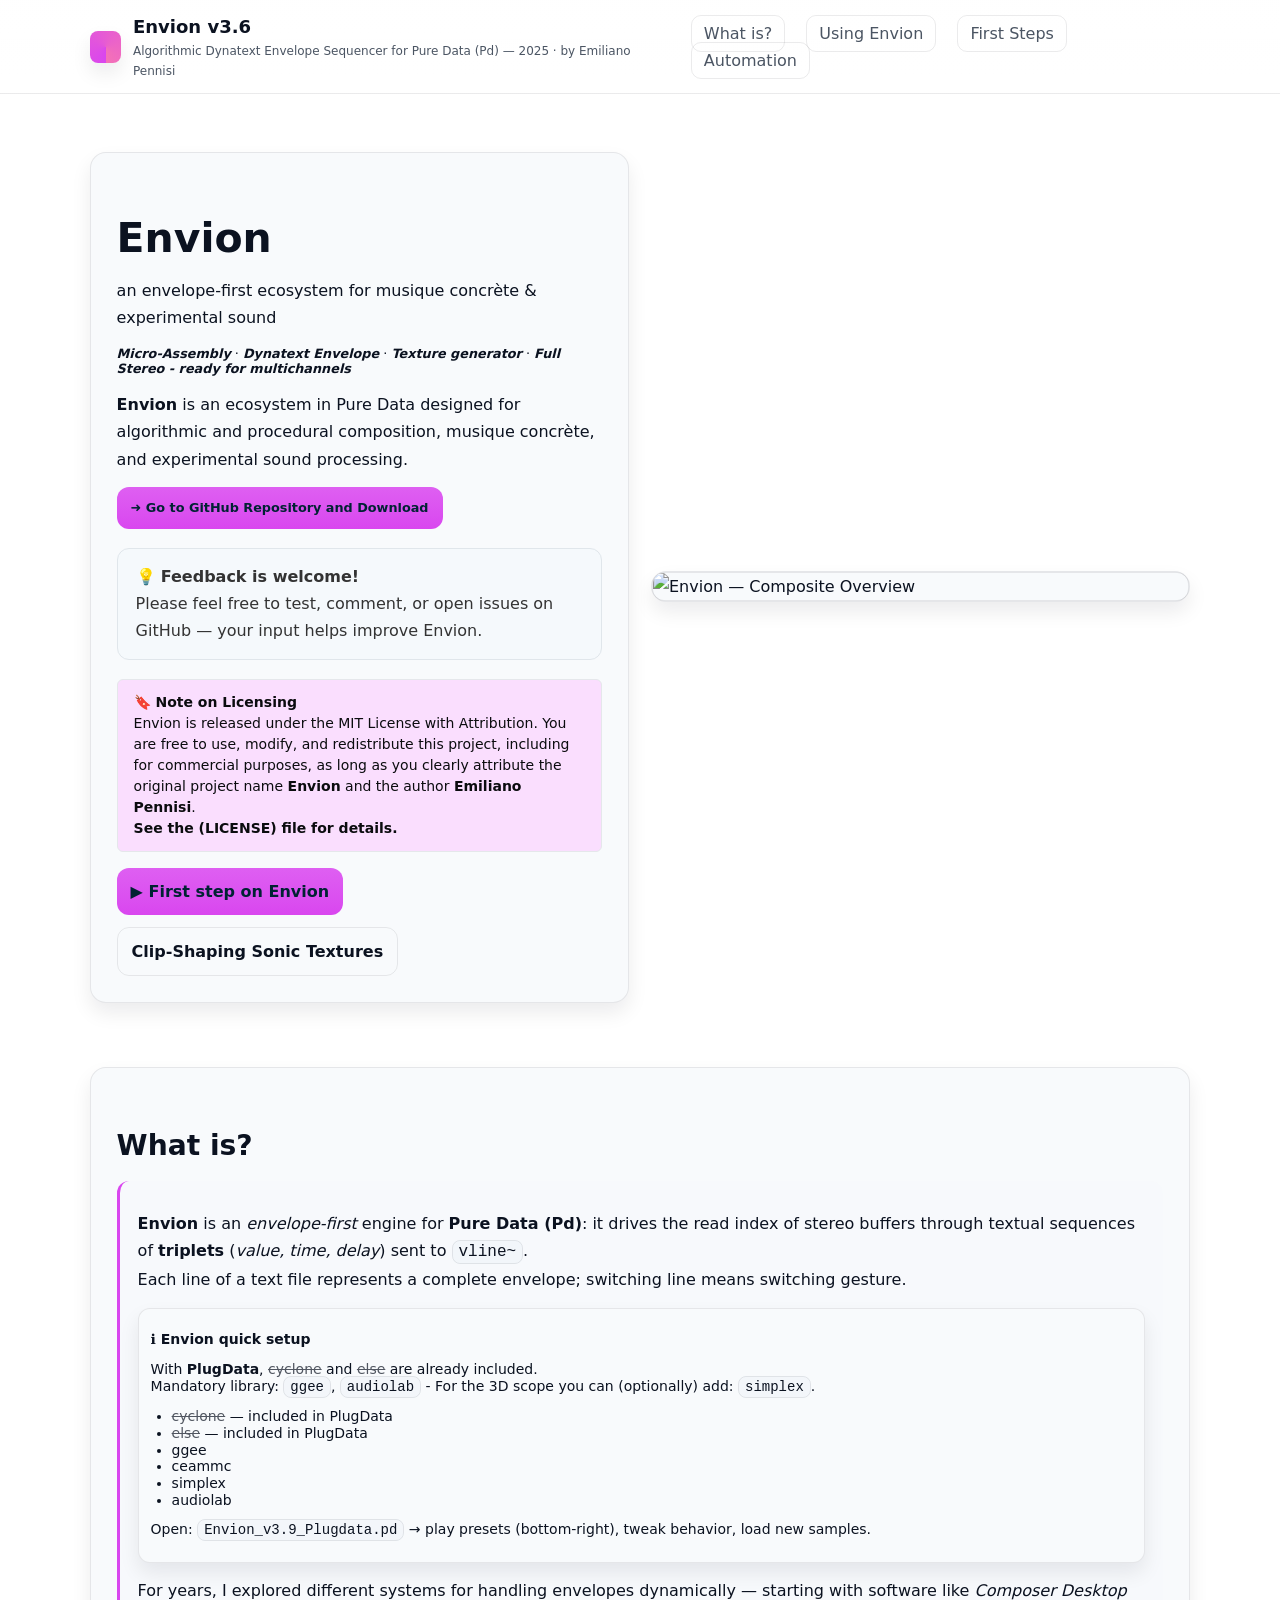
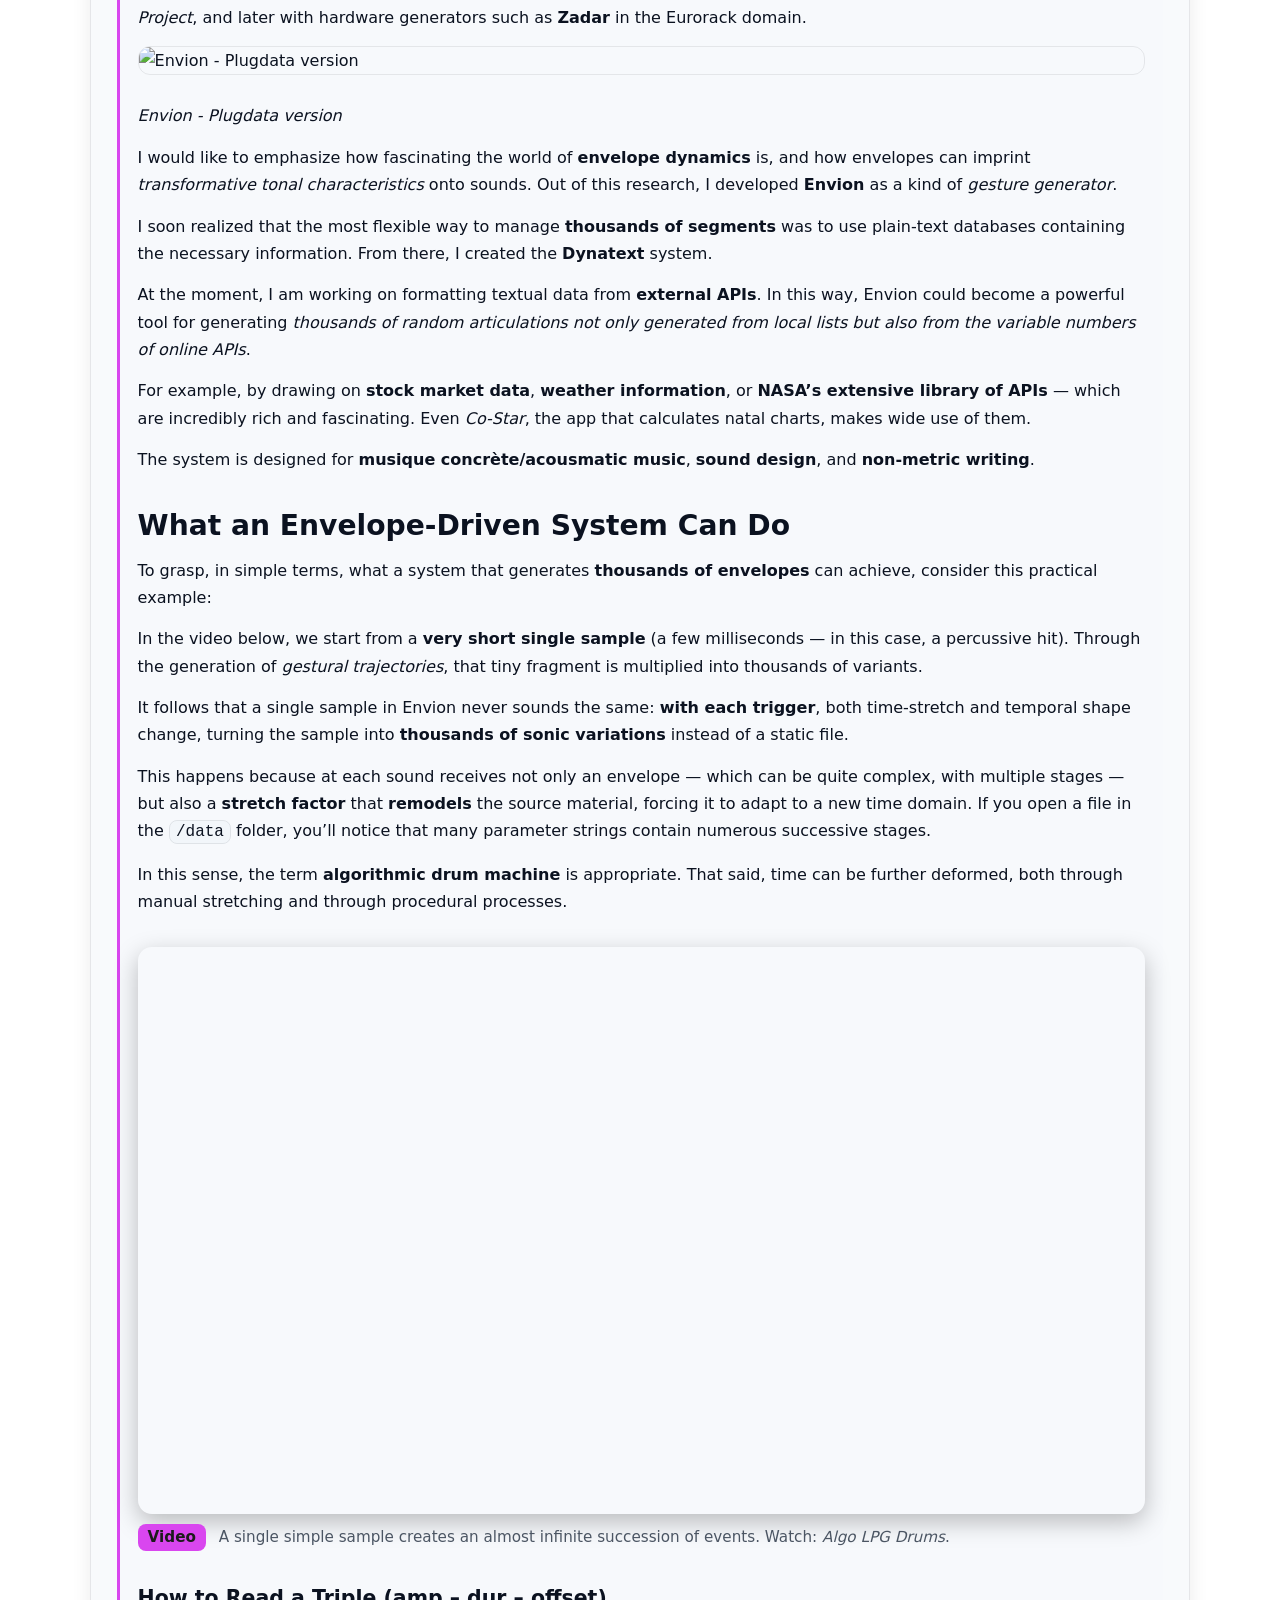
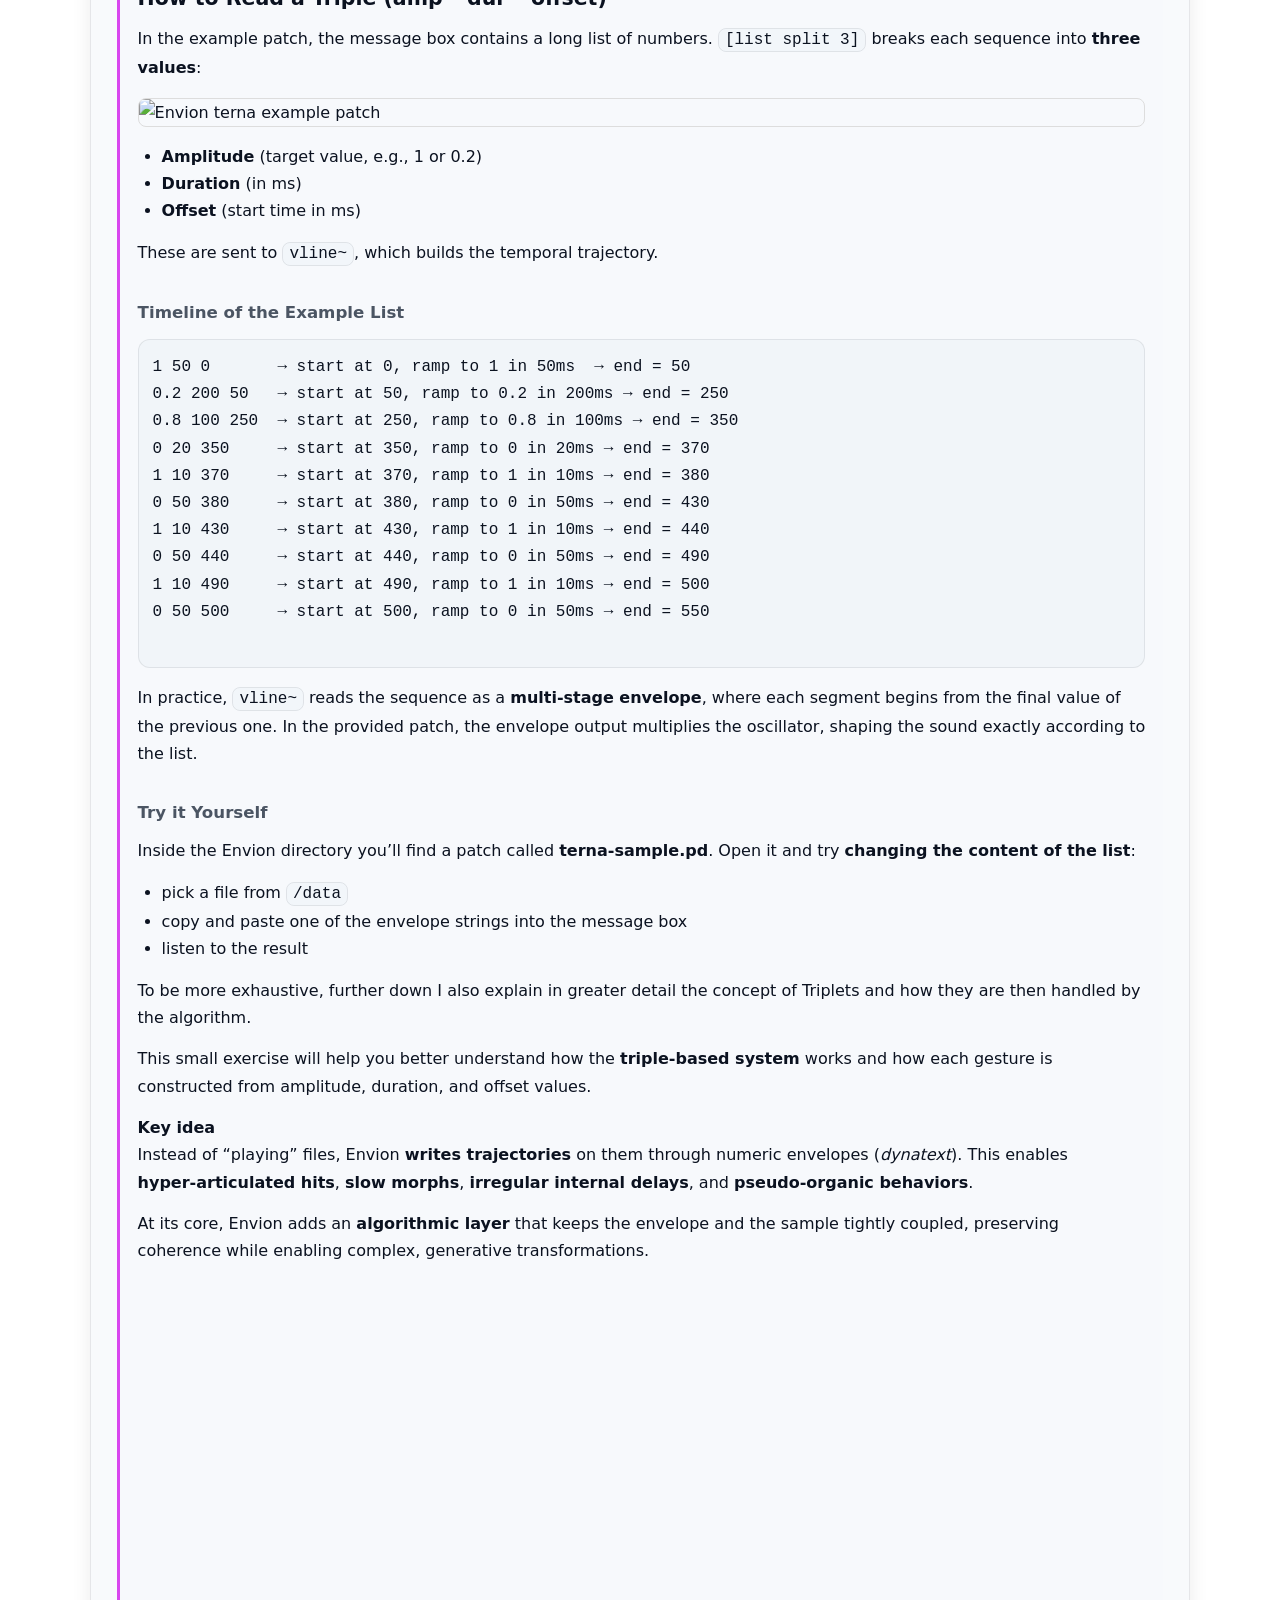
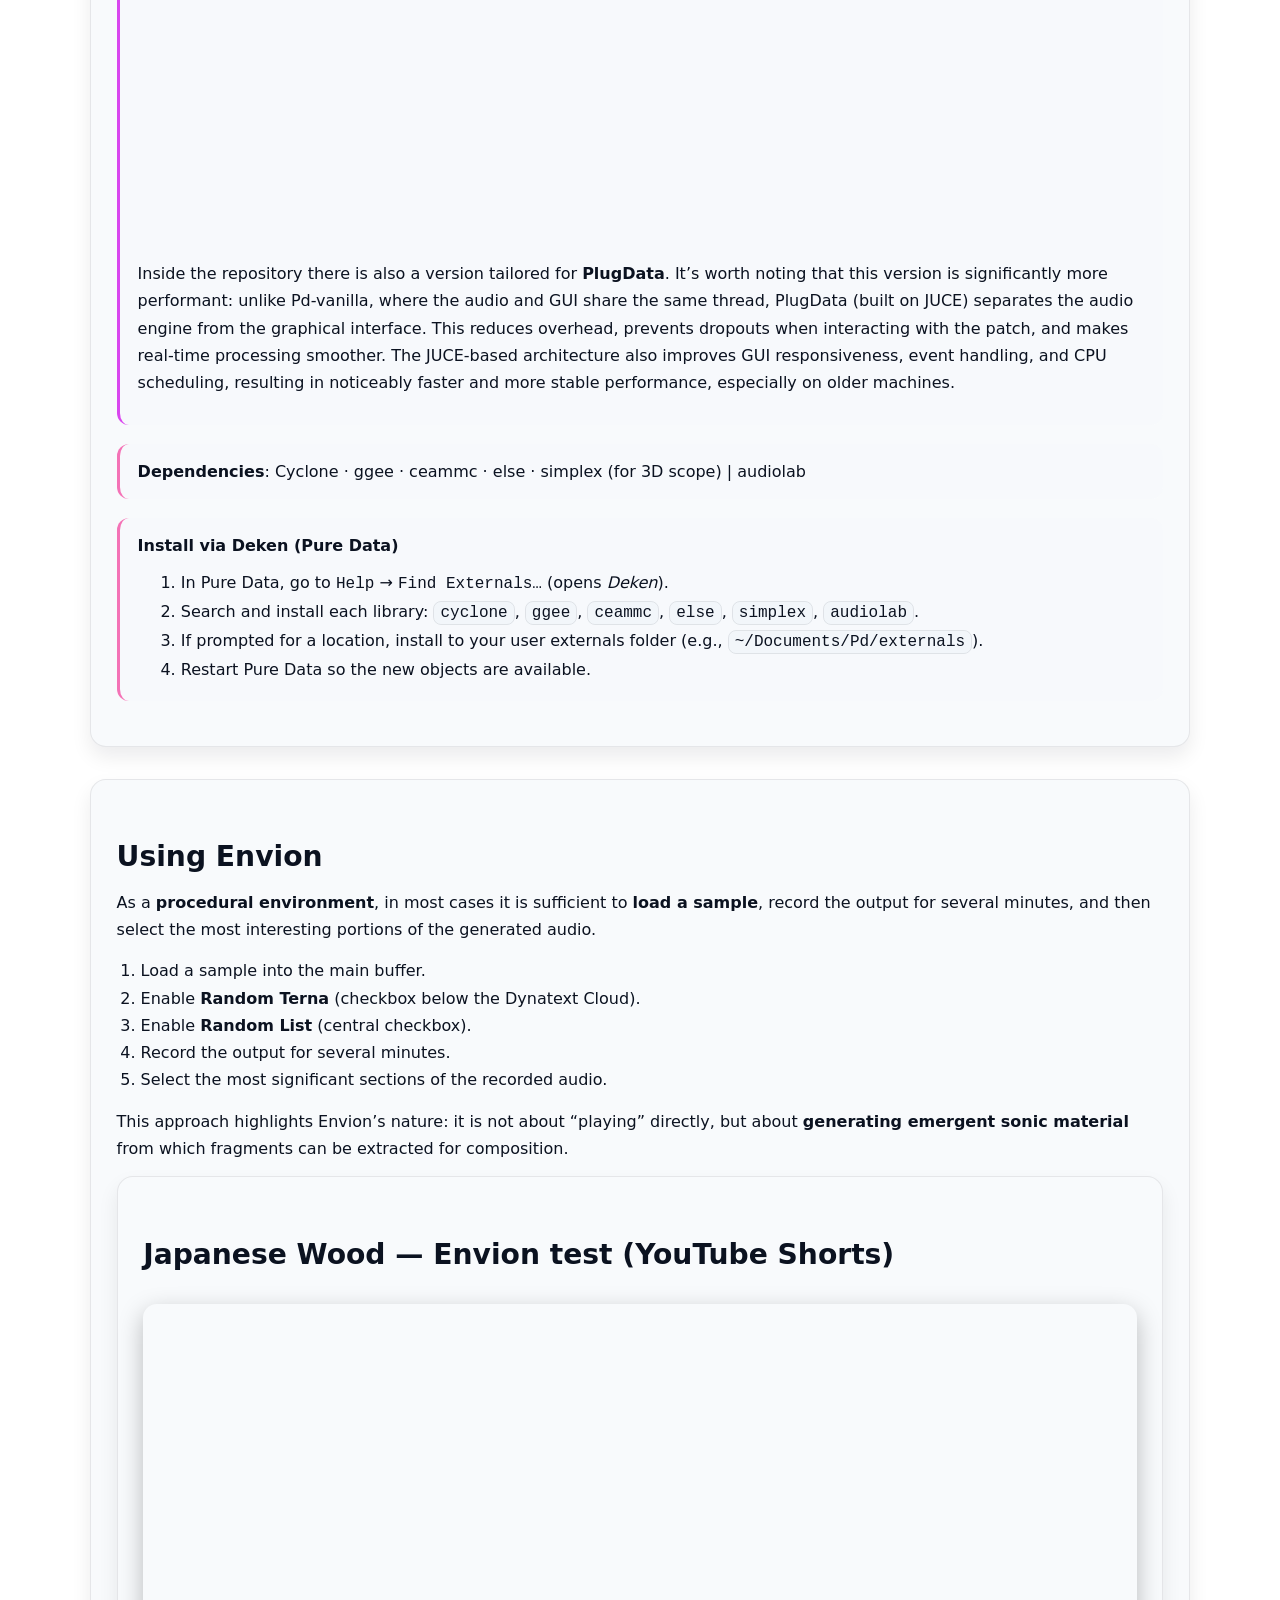
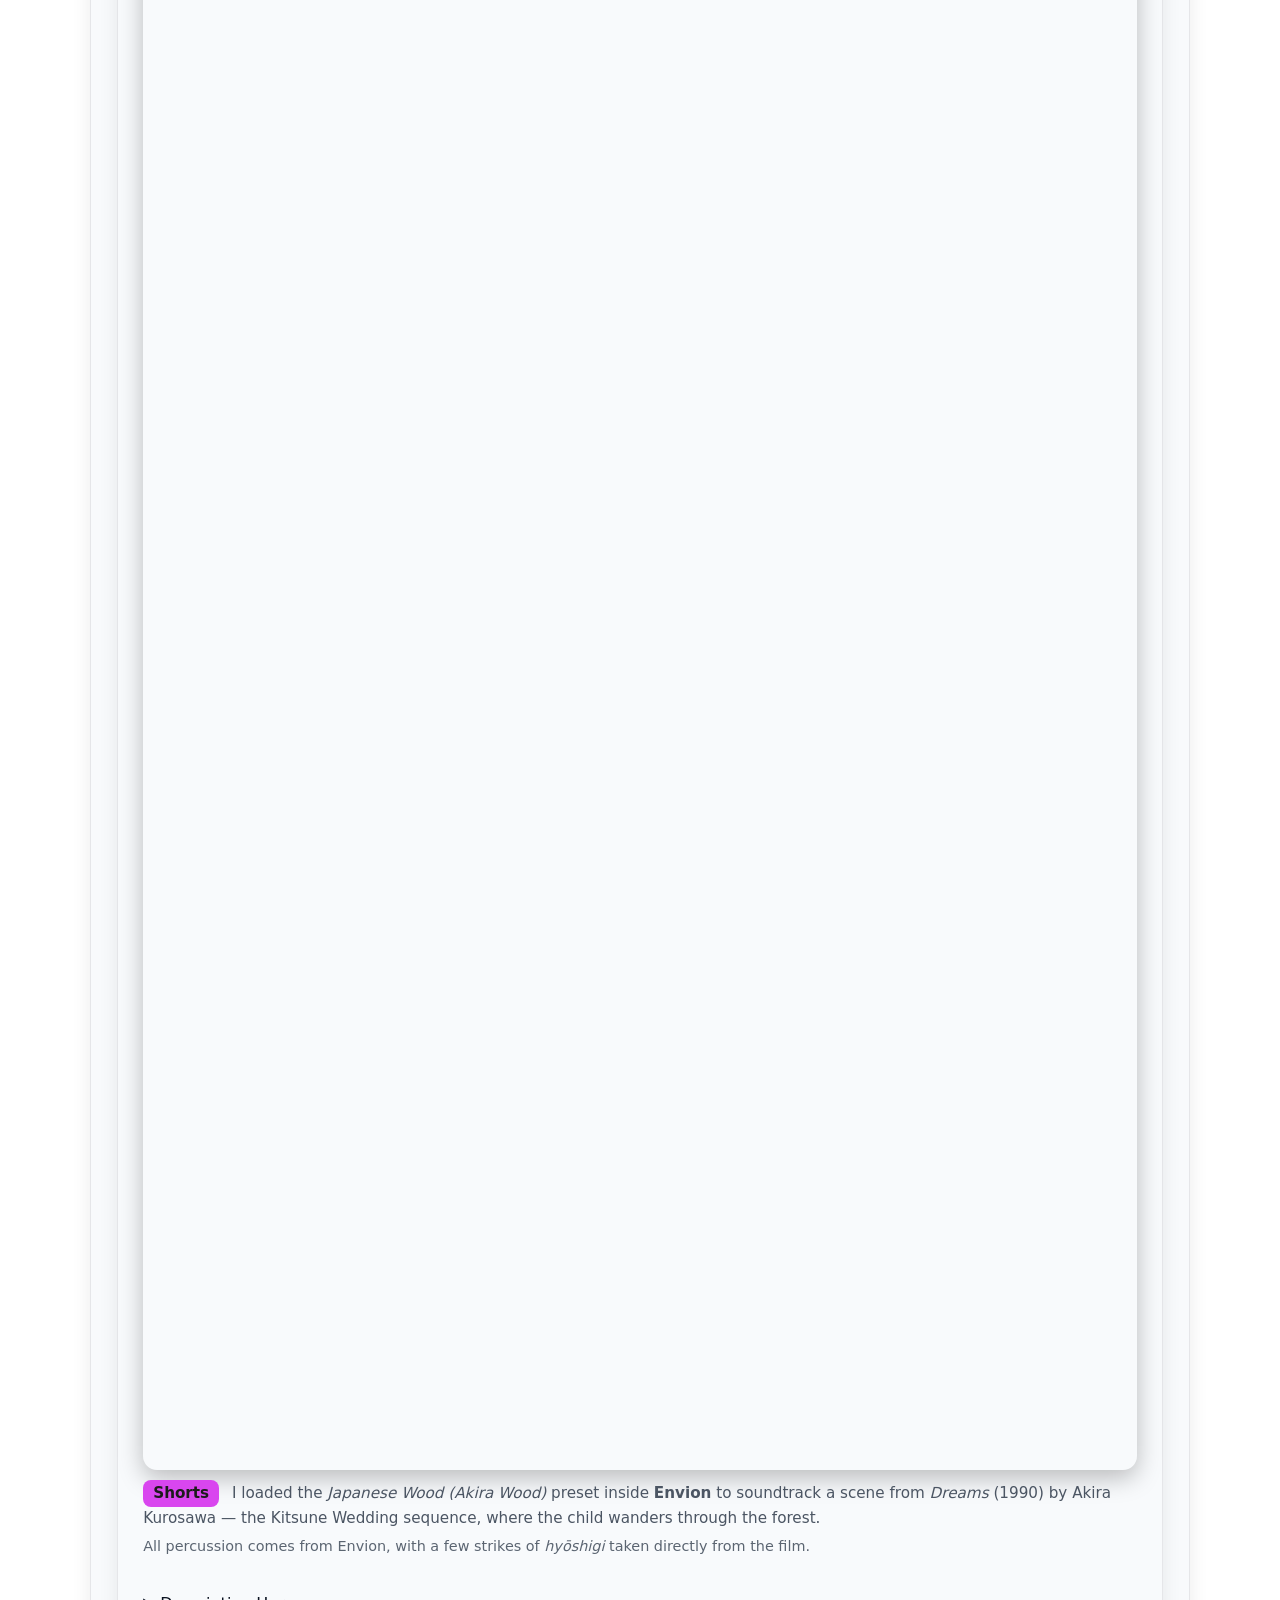
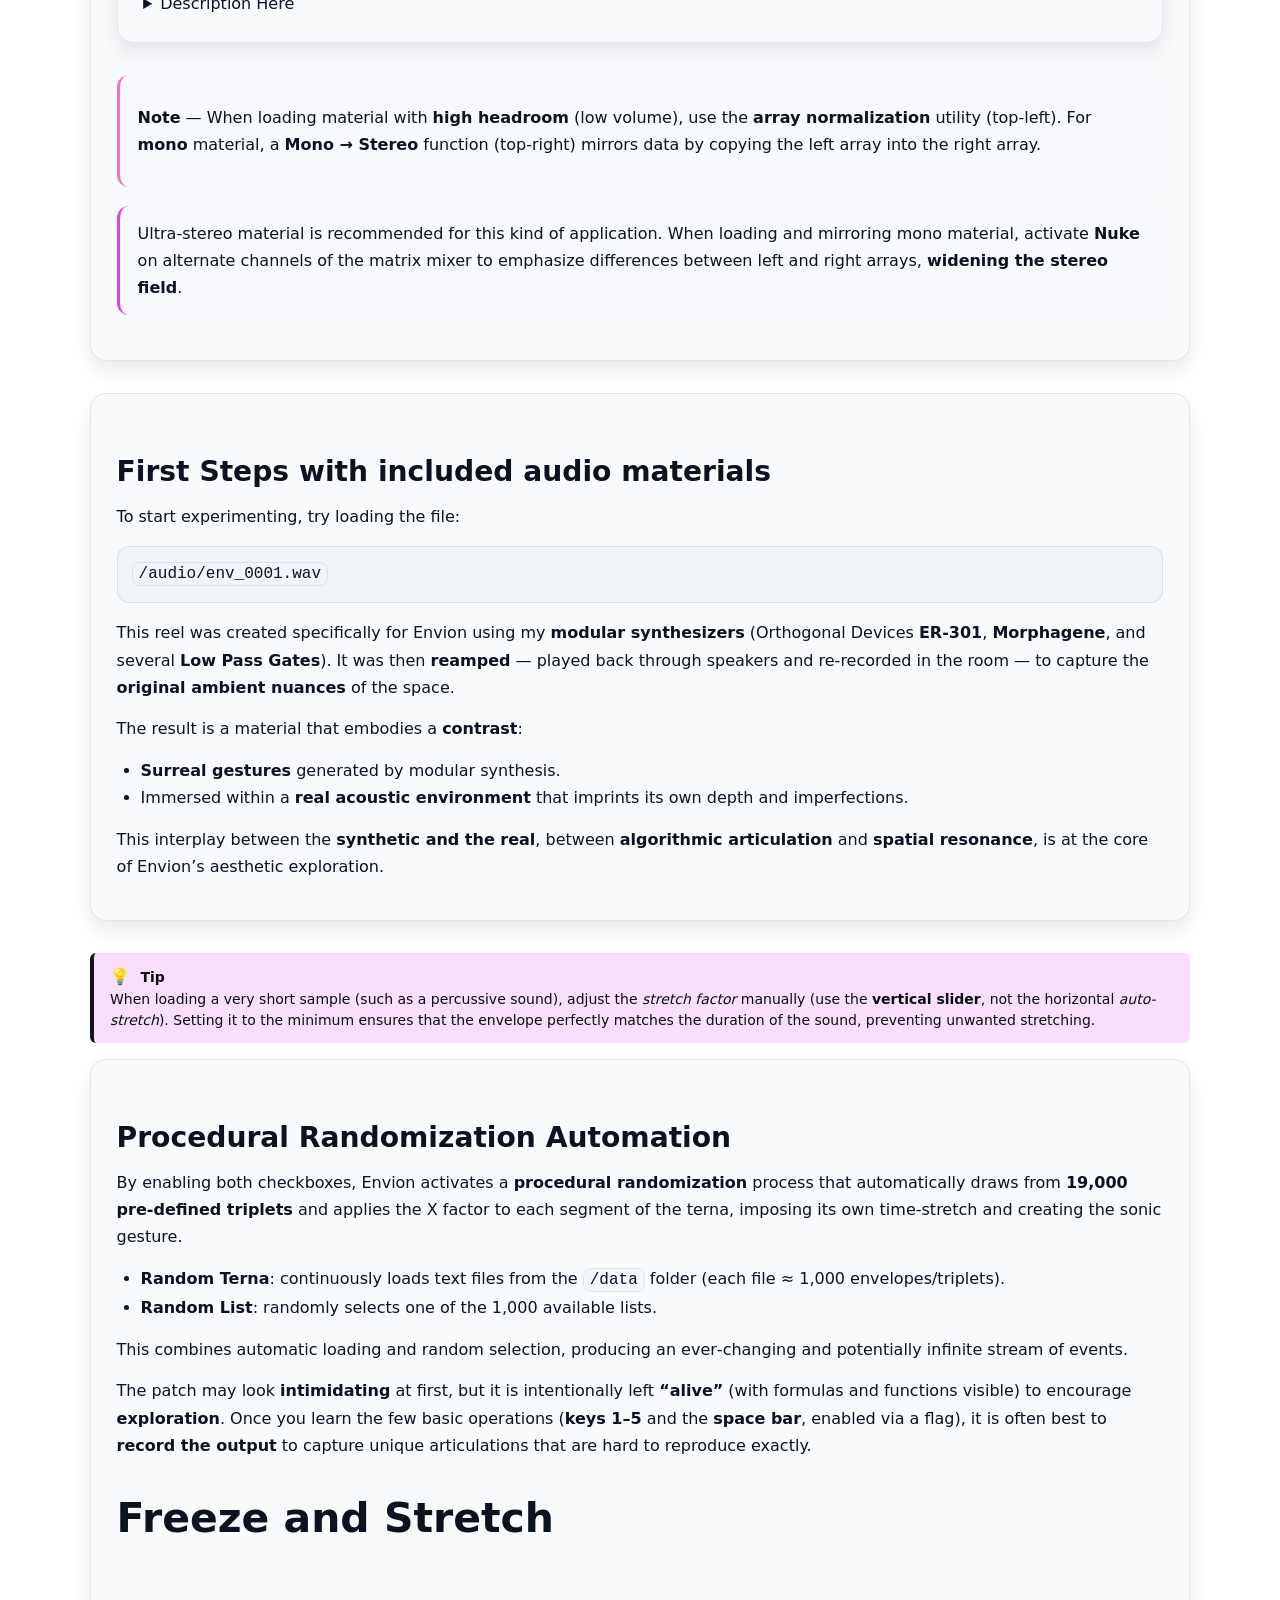
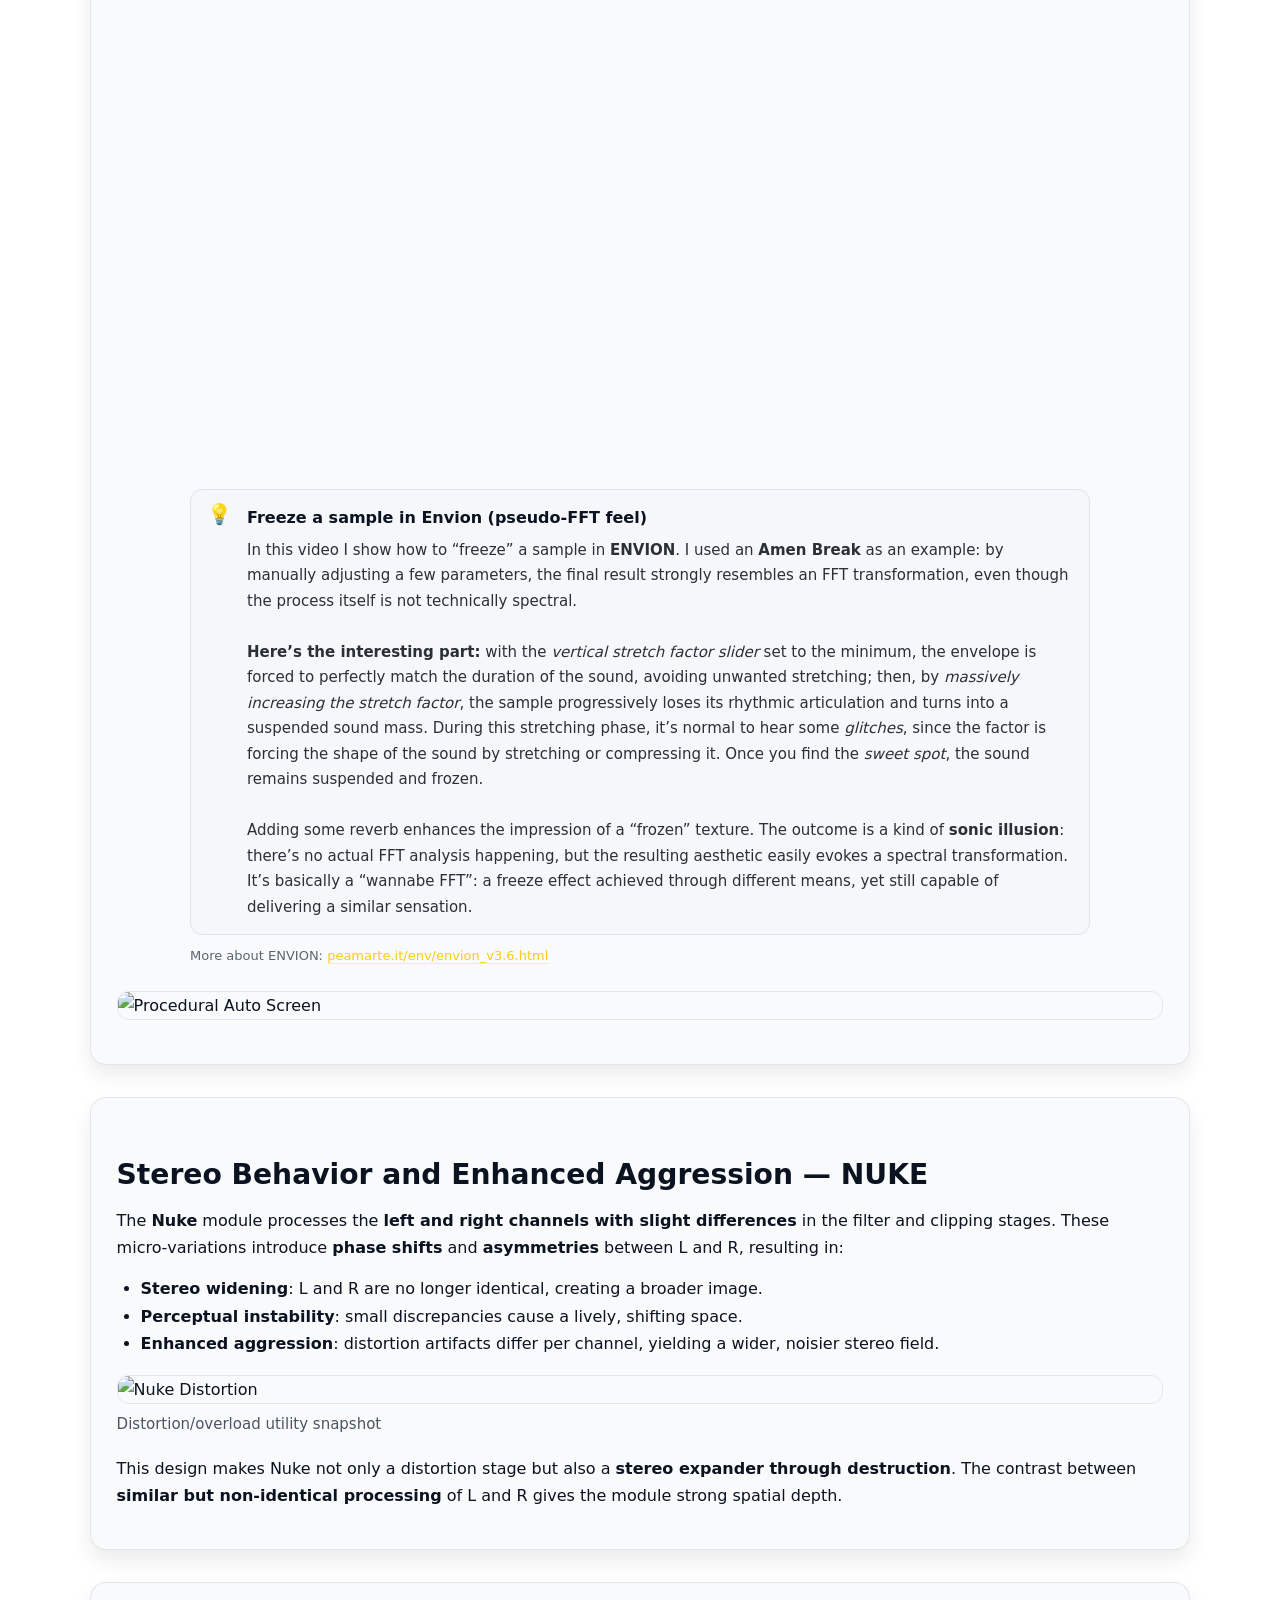
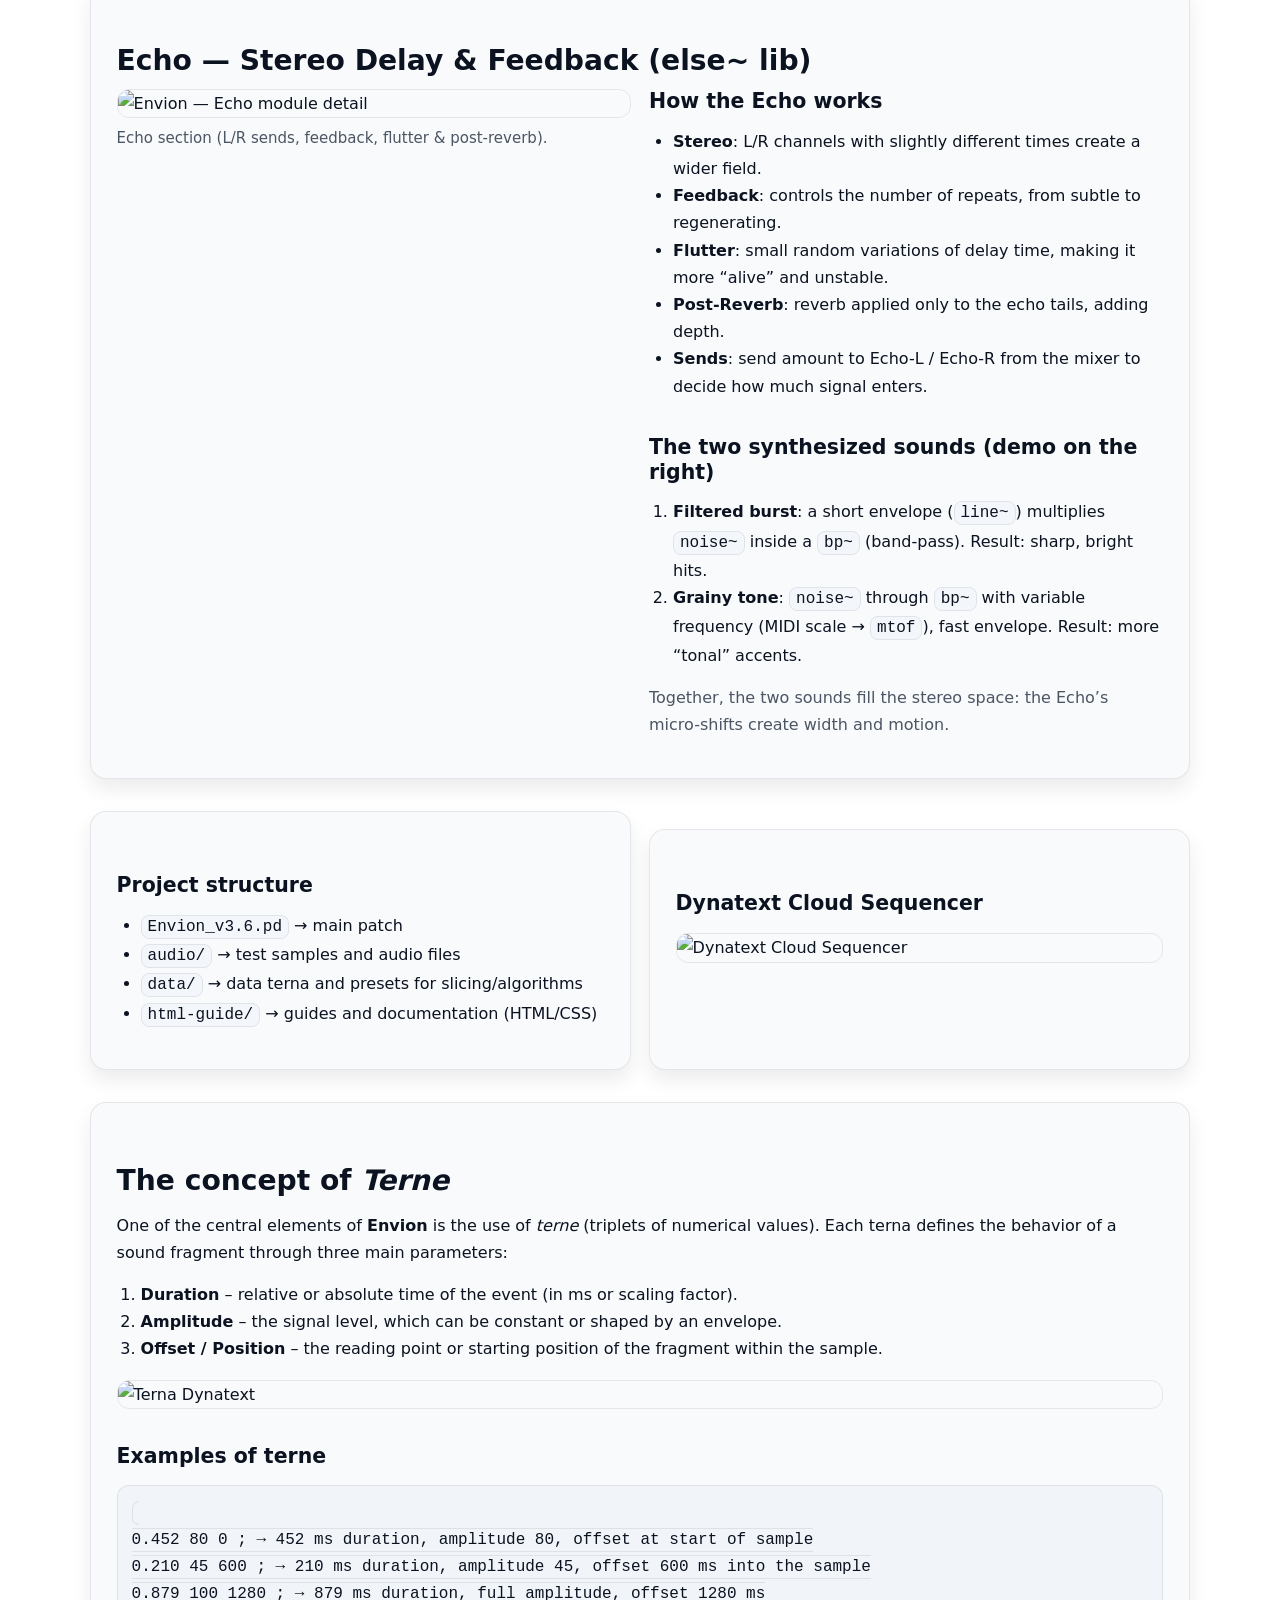
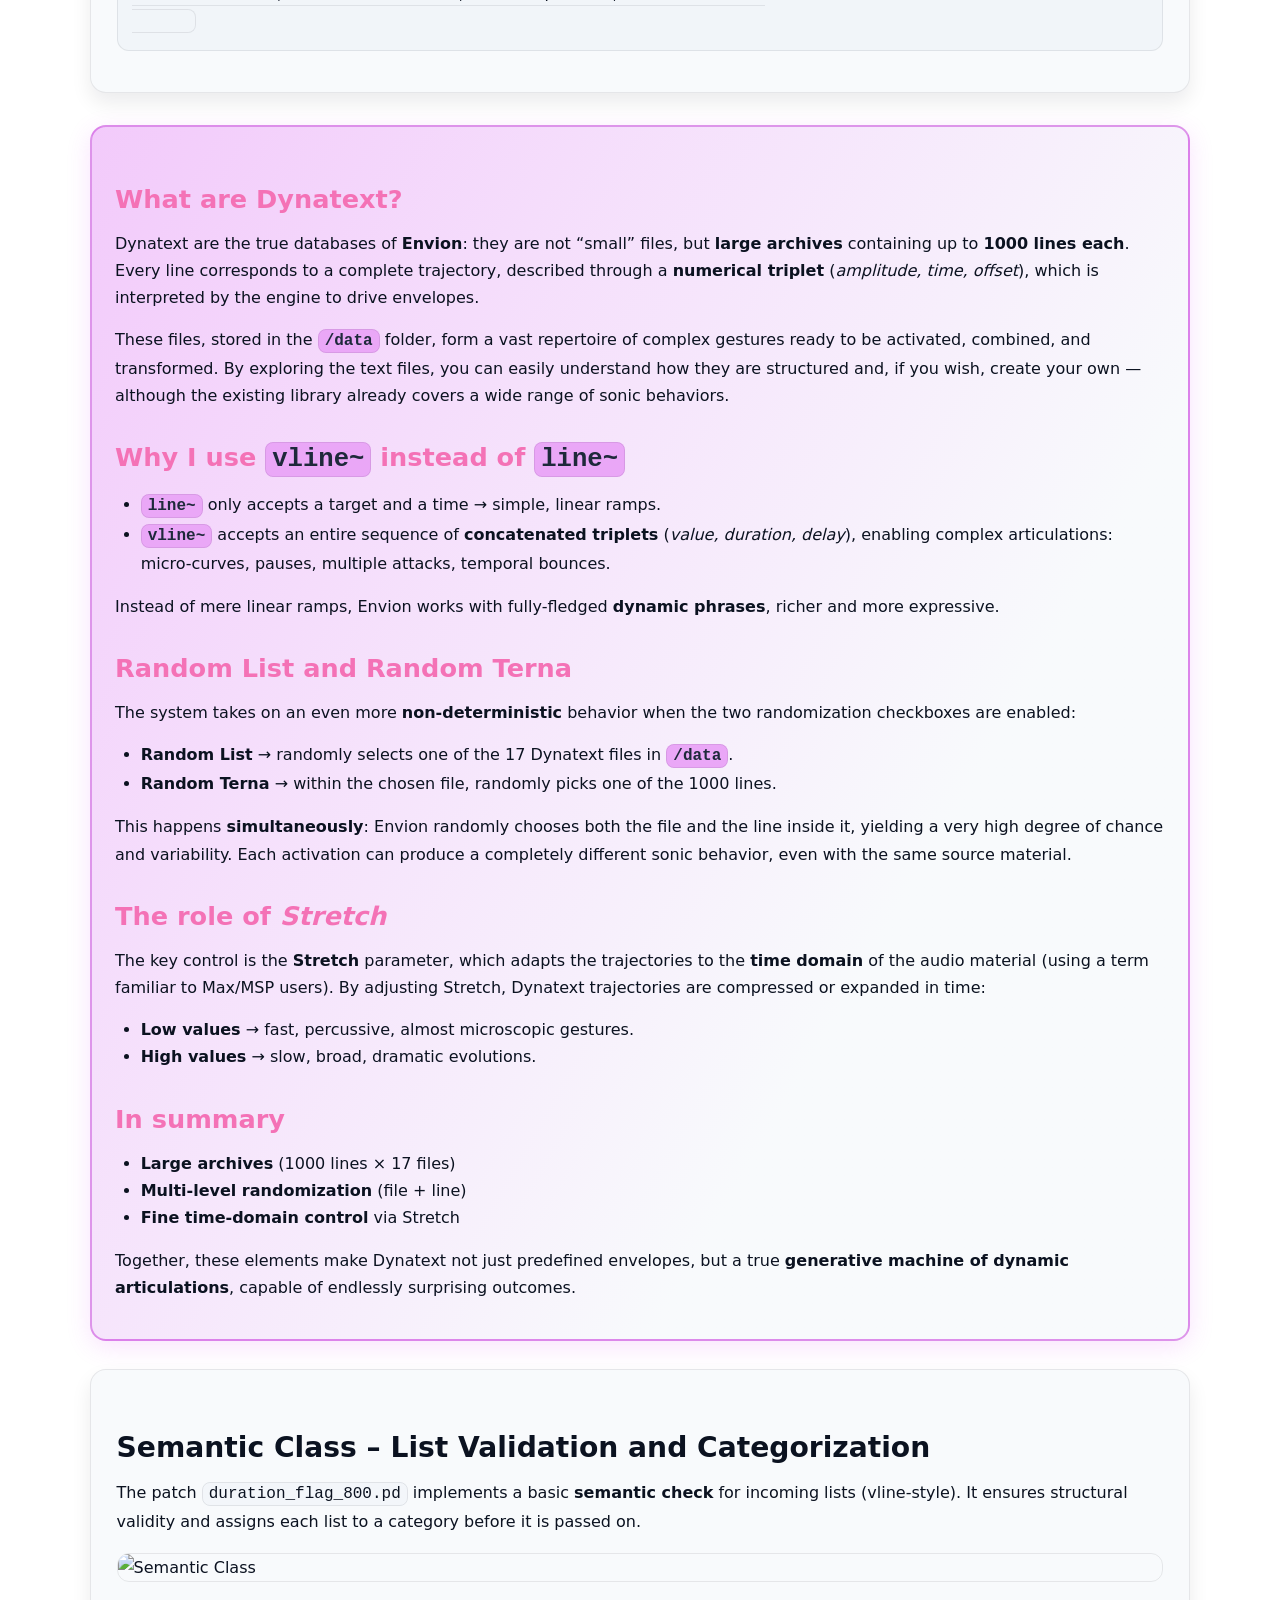
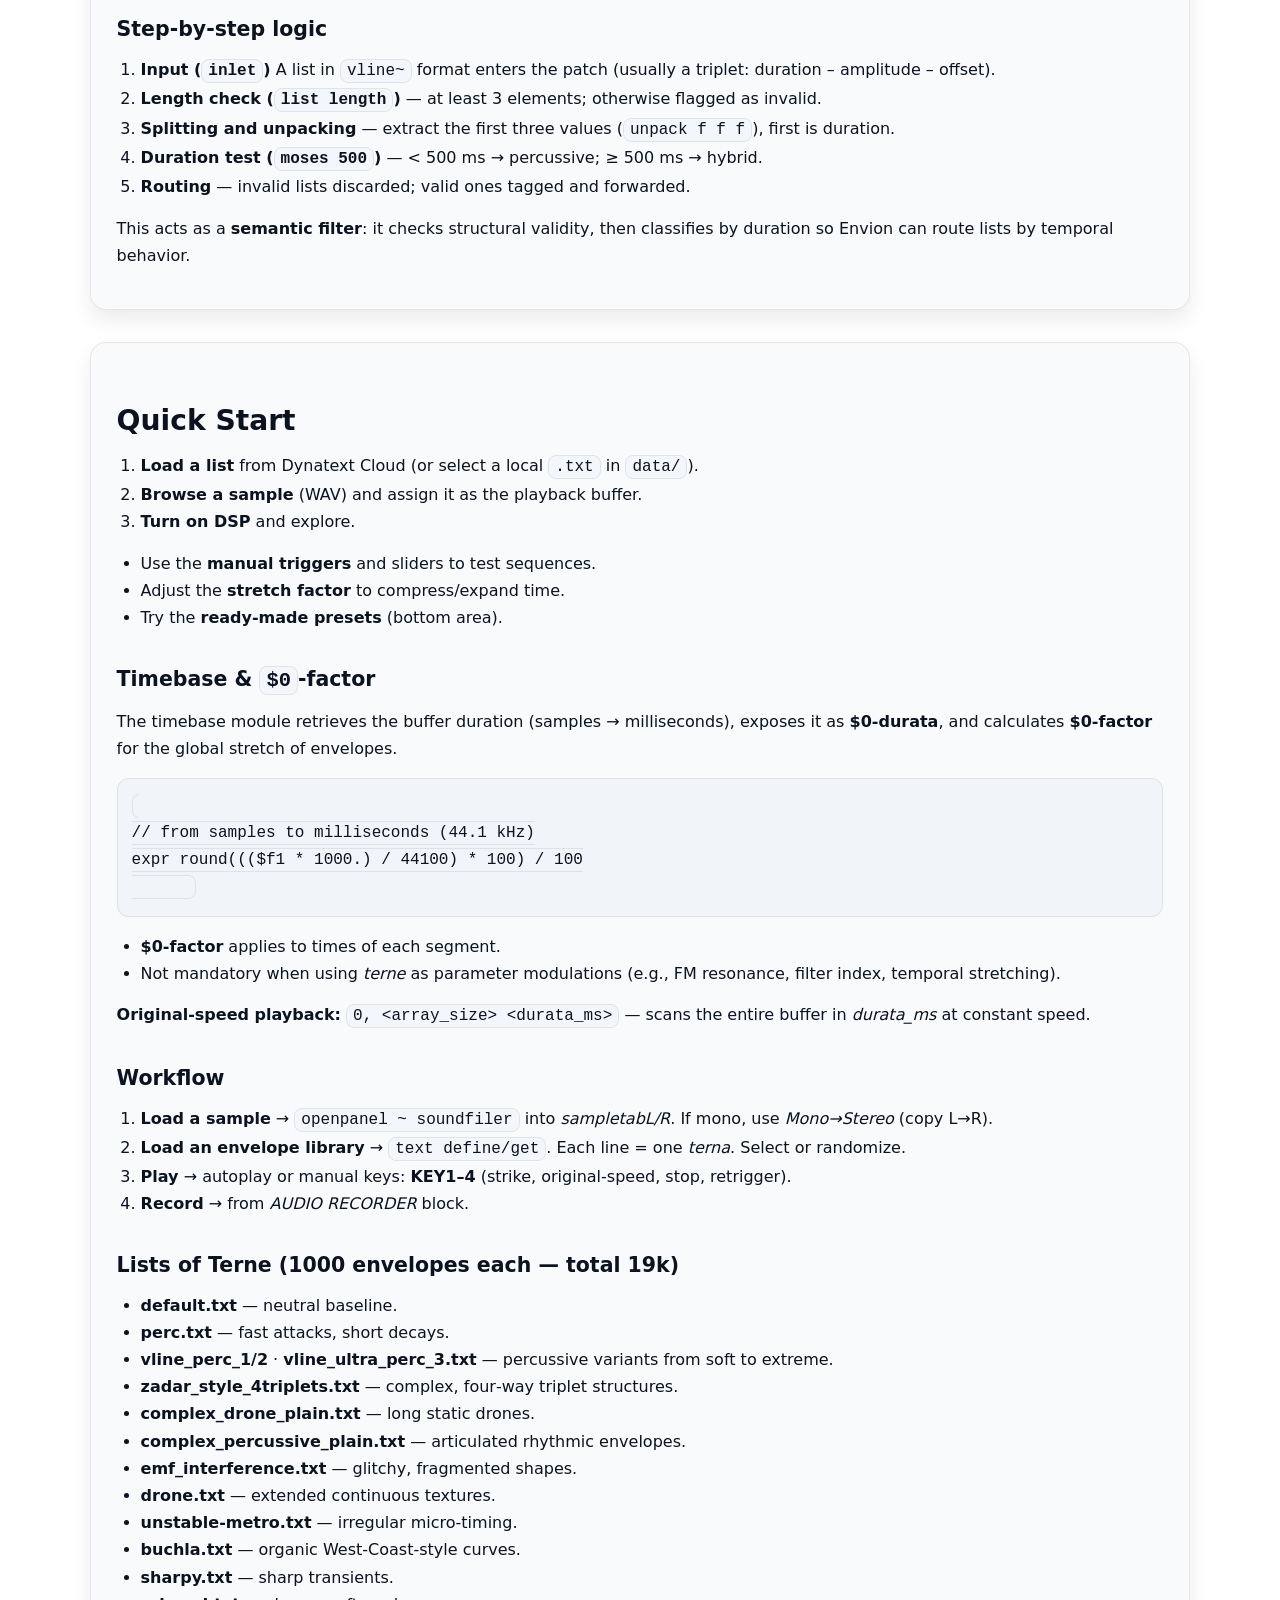
==== html-guide/envion_v3.6.html @ 7d2e324b "Update Envion project (2025-09-28 19:10)" ====
<!DOCTYPE html>
<html lang="en">
<head><meta charset="utf-8" /><meta name="viewport" content="width=device-width, initial-scale=1" />
  <title>Envion v3.6 &mdash; Algorithmic Dynatext Envelope Sequencer</title>
  <meta name="description" content="Envion v3.6 — Algorithmic Dynatext Envelope Sequencer in Pure Data (Pd) developed by Emiliano Pennisi, 2025." /><!-- SEO/social --><!-- SEO & Social Meta Tags per Envion v3.6 --><meta property="og:title" content="Envion v3.6 — Algorithmic Envelope Sequencer" /><meta property="og:description" content="Envion v3.6 for Pure Data: envelope-first ecosystem for experimental sound and musique concrète." /><meta property="og:image" content="https://www.peamarte.it/env/html-guide/img/enviaon-cmps.PNG" /><meta property="og:type" content="website" /><meta property="og:url" content="https://www.peamarte.it/env/envion_v3.6.html" /><meta name="twitter:card" content="summary_large_image" /><meta name="twitter:title" content="Envion v3.6 — Algorithmic Envelope Sequencer" /><meta name="twitter:description" content="Envion v3.6 for Pure Data: envelope-first ecosystem for experimental sound and musique concrète." /><meta name="twitter:image" content="https://www.peamarte.it/env/html-guide/img/enviaon-cmps.PNG" />
  <link href="https://www.peamarte.it/env/envion_v3.6.html" rel="canonical" /><!-- FINE AGGIUNTA -->
  <style type="text/css">:root {
      --bg: #0b0c0f;
      --fg: #e9eef3;
      --muted: #aab3bd;
      --card: #14161b;
      --accent: #d946ef;  /* viola/fucsia brillante */
      --accent-2: #f472b6; /* accento secondario */
      --link: #facc15;    /* giallo lime, acido */
      --code: #0f172a;
      --ok: #22c55e;
      --warn: #f59e0b;
      --danger: #ef4444;
      --border: rgba(255,255,255,.08);
      --shadow: 0 10px 30px rgba(0,0,0,.35);
      --radius: 16px;
      --radius-sm: 12px;
      --radius-lg: 24px;
      --pad: clamp(18px, 2vw, 32px);
      --max: 1100px;
    }
    @media (prefers-color-scheme: light) {
      :root {
        --bg: #ffffff;
        --fg: #0b1220;
        --muted: #4b5563;
        --card: #f8fafc;
        --border: rgba(2,6,23,.08);
        --shadow: 0 10px 20px rgba(2,6,23,.08);
        --code: #f1f5f9;
      }
    }
    html, body { height: 100%; }
    body {
      margin: 0;
      background: var(--bg);
      color: var(--fg);
      font: 16px/1.7 ui-sans-serif, system-ui, -apple-system, Segoe UI, Roboto, Helvetica, Arial, "Apple Color Emoji", "Segoe UI Emoji";
    }
    .wrap {
      max-width: var(--max);
      margin: auto;
      padding: var(--pad);
    }
    header.site {
      position: sticky;
      top: 0;
      z-index: 50;
      background: linear-gradient(180deg, var(--bg), color-mix(in oklab, var(--bg), transparent 18%));
      backdrop-filter: saturate(1.2) blur(8px);
      border-bottom: 1px solid var(--border);
    }
    header .inner {
      max-width: var(--max);
      margin: auto;
      display: flex;
      gap: 16px;
      align-items: center;
      justify-content: space-between;
      padding: 12px clamp(16px,2.6vw,28px);
    }
    .brand {
      display: flex;
      align-items: center;
      gap: 12px;
    }
    .logo {
      width: 32px;
      height: 32px;
      border-radius: 8px;
      background: conic-gradient(from 180deg at 50% 50%, var(--accent), var(--accent-2));
      box-shadow: var(--shadow);
    }
    .brand h1 {
      font-size: 18px;
      margin: 0 0 -2px 0;
    }
    .brand .sub {
      font-size: 12px;
      color: var(--muted);
    }
    nav a {
      color: var(--muted);
      text-decoration: none;
      margin-left: 16px;
      border: 1px solid var(--border);
      padding: 8px 12px;
      border-radius: 10px;
      transition: border .15s, color .15s;
    }
    nav a:hover {
      color: var(--fg);
      border-color: color-mix(in oklab, var(--border), var(--fg) 20%);
    }
    main h1, main h2, main h3, main h4 {
      margin-top: 2.2rem;
      margin-bottom: 0.7rem;
      line-height: 1.2;
    }
    main h1 { font-size: clamp(28px, 3.2vw, 46px); }
    main h2 { font-size: clamp(22px, 2.2vw, 32px); }
    main h3 { font-size: clamp(18px, 1.6vw, 24px); }
    main h4 { font-size: clamp(16px, 1.3vw, 20px); color: var(--muted);}
    p, ul, ol, blockquote {
      margin-top: 0.9em;
      margin-bottom: 0.9em;
    }
    ul, ol { padding-left: 1.5em; }
    blockquote, .callout {
      margin: 1.2rem 0;
      padding: 14px 18px;
      border-left: 3px solid var(--accent);
      background: color-mix(in oklab, var(--card), transparent 10%);
      border-radius: 12px;
    }
    .note { border-left-color: var(--accent-2); }
    .card {
      background: var(--card);
      border: 1px solid var(--border);
      border-radius: var(--radius);
      box-shadow: var(--shadow);
      padding: var(--pad);
      margin-bottom: 2rem;
    }
    .card + .card { margin-top: 18px; }
    .grid { display: grid; gap: 18px; }
    .grid.cols-2 { grid-template-columns: 1fr 1fr; }
    .grid.cols-3 { grid-template-columns: repeat(3,1fr); }
    @media (max-width: 900px) {
      .grid.cols-2, .grid.cols-3 { grid-template-columns: 1fr; }
    }
    pre, code, kbd {
      font-family: ui-monospace, SFMono-Regular, Menlo, Monaco, Consolas, "Liberation Mono", "Courier New", monospace;
    }
    pre {
      background: var(--code);
      color: var(--fg);
      padding: 14px;
      border-radius: 12px;
      overflow: auto;
      border: 1px solid var(--border);
      margin: 1em 0;
    }
    code {
      background: color-mix(in oklab, var(--code), transparent 30%);
      padding: 2px 6px;
      border-radius: 8px;
      border: 1px solid var(--border);
    }
    img {
      max-width: 100%;
      height: auto;
      border-radius: 12px;
      border: 1px solid var(--border);
      display: block;
    }
    figure { margin: 1.1rem 0; }
    figcaption { color: var(--muted); font-size: 15px; margin-top: 8px; }
    .button, a.button {
      display: inline-flex;
      gap: 8px;
      align-items: center;
      background: linear-gradient(180deg, color-mix(in oklab, var(--accent), white 10%), var(--accent));
      border: none;
      color: #002233;
      padding: 10px 14px;
      border-radius: 12px;
      text-decoration: none;
      font-weight: 700;
      transition: transform .05s;
    }
    a.button.secondary {
      background: transparent;
      color: var(--fg);
      border: 1px solid var(--border);
    }
    .strike { text-decoration: line-through; opacity: .7; }
    footer {
      margin: 48px auto 24px;
      color: var(--muted);
      text-align: center;
      font-size: 15px;
      line-height: 1.6;
    }

  /* Highlight Dynatext section, but keep in style with the site */
  .dynatext-highlight {
    background: linear-gradient(120deg, color-mix(in oklab, var(--accent), var(--card) 70%), var(--card) 70%);
    border: 2px solid color-mix(in oklab, var(--accent), var(--border) 50%);
    box-shadow: 0 6px 24px 0 color-mix(in oklab, var(--accent), transparent 85%);
    margin-top: 28px;
    margin-bottom: 28px;
    padding: calc(var(--pad) * 0.9);
  }
  @media (max-width: 600px) {
    .dynatext-highlight {
      padding: 18px 8px;
    }
  }
  #dynatext h2 {
    color: var(--accent-2);
    margin-top: 1.3em;
    margin-bottom: 0.6em;
    font-size: clamp(19px, 2vw, 28px);
  }
  #dynatext ul {
    margin-bottom: 1em;
    padding-left: 1.6em;
  }
  #dynatext code {
    background: color-mix(in oklab, var(--accent), var(--code) 50%);
    color: #1e293b;
    font-weight: 600;
    padding: 2px 6px;
    border-radius: 8px;
    border: 1px solid var(--border);
  }

    
/* FEATURE VIDEO CLEAN */
.feature-video { margin:32px 0; }
.feature-video .frame {
  width: 100%;
  aspect-ratio: 16 / 9;
  display: block;
  border: 0;
  border-radius: 14px;
  box-shadow: 0 8px 24px rgba(0,0,0,.25);
}
.feature-video .caption {
  margin-top: 10px;
  font-size: 0.95rem;
  color: var(--muted);
  line-height: 1.5;
}
.feature-video .badge {
  display: inline-block;
  background: var(--accent);
  color: #1b1b1b;
  padding: 2px 10px;
  border-radius: 8px;
  font-weight: 600;
  margin-right: 8px;
}
/* END FEATURE VIDEO CLEAN */

    /* Responsive video */
    .video-wrap { width:100%; max-width:900px; margin:0 auto; }
    .video-outer { position:relative; width:100%; padding-bottom:56.25%; height:0; }
    .video-outer iframe { position:absolute; inset:0; width:100%; height:100%; border:0; }
    
    
/* --- YOUTUBE SHORTS SUPPORT --- */
.feature-video .frame.tall {
  aspect-ratio: 9 / 16;   /* verticale per Shorts */
}

.feature-video .caption .meta {
  display: block;
  margin-top: 6px;
  font-size: 0.9rem;
  opacity: 0.9;
}  

/* --- ttips--- */

.tooltip .tip-bubble {
  position: relative;       /* non più assoluto */
  inset: auto;              /* reset */
  display: block;
  min-width: auto;
  max-width: 100%;
  background: var(--card);
  color: var(--fg);
  border: 1px solid var(--border);
  border-radius: var(--radius-sm);
  box-shadow: var(--shadow);
  padding: 10px 12px;
  line-height: 1.2;
  font-size: 14px;
  margin-top: 8px;          /* piccolo distacco dall'icona */
  opacity: 1;               /* sempre visibile */
  pointer-events: auto;
  transform: none;
}


/* --- ttips--- */
</style>
</head>
<body>
<header class="site">
<div class="inner">
<div class="brand">
<div aria-hidden="true" class="logo">&nbsp;</div>

<div>
<h1>Envion v3.6</h1>

<div class="sub">Algorithmic Dynatext Envelope Sequencer for Pure Data (Pd) &mdash; 2025 &middot; by Emiliano Pennisi</div>
</div>
</div>

<nav><a href="#what-is">What is?</a> <a href="#using-envion">Using Envion</a> <a href="#first-steps">First Steps</a> <a href="#procedural">Automation</a></nav>
</div>
</header>

<main class="wrap"><!-- HERO SECTION -->
<section class="hero grid cols-2" style="gap:22px; align-items:center; margin:32px auto;">
<div class="card">
<h1 class="title">Envion</h1>

<p class="subtitle">an envelope-first ecosystem for musique concr&egrave;te &amp; experimental sound</p>

<p class="meta" style="font-size:80%; line-height:1.2;">

  <strong><em>Micro-Assembly</em></strong> &middot;
  <strong><em>Dynatext Envelope</em></strong> &middot;
  <strong><em>Texture generator</em></strong> &middot;
  <strong><em>Full Stereo - ready for multichannels</em></strong>

</p>

<p><strong>Envion</strong> is an ecosystem in Pure Data designed for algorithmic and procedural composition, musique concr&egrave;te, and experimental sound processing.</p>

<p style="font-size:80%;"><a aria-label="Go to GitHub Repository and Download" class="button" href="https://github.com/aveniridm/envion_v3.6" rel="noopener" target="_blank">➜ Go to GitHub Repository and Download</a></p>

<div class="callout" style="background:#f5f9fc; color:#333; border:1px solid #e0e6eb;">💡 <strong>Feedback is welcome!</strong><br />
Please feel free to test, comment, or open issues on GitHub &mdash; your input helps improve Envion.</div>

<!-- <div class="callout note" style="background:#fafafa; color:#555; border:1px solid #e5e7eb;">🔖 <strong>Note on Licensing</strong><br /> -->
  <div class="callout note" style="background: color-mix(in oklab, var(--accent), white 80%);
                                 color:#0b0c0f;
                                 border:1px solid #e5e7eb;
                                 border-radius:6px;
                                 padding:12px 16px;
                                 margin:16px 0;
                                 font-size:14px;
                                 line-height:1.5;">

<strong>🔖 Note on Licensing</strong><br />Envion is released under the MIT License with Attribution. You are free to use, modify, and redistribute this project, including for commercial purposes, as long as you clearly attribute the original project name <strong>Envion</strong> and the author <strong>Emiliano Pennisi</strong>.<br />
<strong>See the (LICENSE) file for details.</strong></div>

<div style="display:flex;gap:12px;flex-wrap:wrap;margin-top:10px"><a class="button" href="https://www.youtube.com/watch?v=BiTsPTQfgCY&amp;feature=youtu.be" rel="noopener" target="_blank">▶ First step on Envion</a> <a class="button secondary" href="https://www.youtube.com/watch?v=TuJRD6aVqsc" rel="noopener" target="_blank">Clip-Shaping Sonic Textures</a></div>
</div>

<figure class="card" style="padding:0"><img alt="Envion — Composite Overview" decoding="async" loading="lazy" src="html-guide/img/enviaon-cmps.PNG" /></figure>
</section>
<!-- WHAT IS SECTION -->

<section class="card" id="what-is">
<h2>What is?</h2>

<blockquote>
<p><strong>Envion</strong> is an <em>envelope‑first</em> engine for <strong>Pure Data (Pd)</strong>: it drives the read index of stereo buffers through textual sequences of <strong>triplets</strong> (<em>value, time, delay</em>) sent to <code>vline~</code>.<br />
Each line of a text file represents a complete envelope; switching line means switching gesture.</p>

<span class="tooltip" aria-haspopup="true" aria-label="Envion quick setup">


  <aside class="tip-bubble" role="tooltip">
    <p><strong>  <span aria-hidden="true">ℹ️</span> Envion quick setup</strong></p>
    <p>With <strong>PlugData</strong>, <span class="strike">cyclone</span> and <span class="strike">else</span> are already included.<br>
    Mandatory library: <code>ggee</code>, <code>audiolab</code> - For the 3D scope you can (optionally) add: <code>simplex</code>.</p>

    <ul>
      <li><span class="strike">cyclone</span> — included in PlugData</li>
      <li><span class="strike">else</span> — included in PlugData</li>
      <li>ggee</li>
      <li>ceammc</li>
      <li>simplex</li>
      <li>audiolab</li>
    </ul>

    <p>Open: <code>Envion_v3.9_Plugdata.pd</code> → play presets (bottom-right), tweak behavior, load new samples.</p>
  </aside>
</span>

<p>For years, I explored different systems for handling envelopes dynamically &mdash; starting with software like <em>Composer Desktop Project</em>, and later with hardware generators such as <strong>Zadar</strong> in the Eurorack domain.</p>

<p><img alt="Envion - Plugdata version" src="html-guide/img/plug-data-black.png" /><br />
<em>Envion - Plugdata version</em></p>

<p>I would like to emphasize how fascinating the world of <strong>envelope dynamics</strong> is, and how envelopes can imprint <em>transformative tonal characteristics</em> onto sounds. Out of this research, I developed <strong>Envion</strong> as a kind of <em>gesture generator</em>.</p>

<p>I soon realized that the most flexible way to manage <strong>thousands of segments</strong> was to use plain-text databases containing the necessary information. From there, I created the <strong>Dynatext</strong> system.</p>

<p>At the moment, I am working on formatting textual data from <strong>external APIs</strong>. In this way, Envion could become a powerful tool for generating <em>thousands of random articulations not only generated from local lists but also from the variable numbers of online APIs</em>.</p>

<p>For example, by drawing on <strong>stock market data</strong>, <strong>weather information</strong>, or <strong>NASA&rsquo;s extensive library of APIs</strong> &mdash; which are incredibly rich and fascinating. Even <em>Co-Star</em>, the app that calculates natal charts, makes wide use of them.</p>

<p>The system is designed for <strong>musique concr&egrave;te/acousmatic music</strong>, <strong>sound design</strong>, and <strong>non‑metric writing</strong>.</p>


  <h2>What an Envelope-Driven System Can Do</h2>
  <p>
    To grasp, in simple terms, what a system that generates <strong>thousands of envelopes</strong> can achieve, consider this practical example:
  </p>
  <p>
    In the video below, we start from a <strong>very short single sample</strong> (a few milliseconds — in this case, a percussive hit). Through the generation of <em>gestural trajectories</em>, that tiny fragment is multiplied into thousands of variants.
  </p>

<p>
  It follows that a single sample in Envion never sounds the same:
  <strong>with each trigger</strong>, both time-stretch and temporal shape change,
  turning the sample into <strong>thousands of sonic variations</strong> instead of a static file.
</p>


  <p>
    This happens because at each sound receives not only an envelope — which can be quite complex, with multiple stages — but also a <strong>stretch factor</strong> that <strong>remodels</strong> the source material, forcing it to adapt to a new time domain. If you open a file in the <code>/data</code> folder, you’ll notice that many parameter strings contain numerous successive stages.
  </p>
  <p>
    In this sense, the term <strong>algorithmic drum machine</strong> is appropriate. That said, time can be further deformed, both through manual stretching and through procedural processes.
  </p>


<!-- FEATURE VIDEO CLEAN -->
<div class="feature-video">
  <iframe
    class="frame"
    src="https://www.youtube.com/embed/kByTGFL8rUI"
    title="Envion — Algo LPG Drums"
    allow="accelerometer; autoplay; clipboard-write; encrypted-media; gyroscope; picture-in-picture; web-share"
    allowfullscreen></iframe>
  <div class="caption">
    <span class="badge">Video</span>
A single simple sample creates an almost infinite succession of events. Watch: <em>Algo LPG Drums</em>.
  </div>
</div>
<!-- END FEATURE VIDEO CLEAN -->



<section id="envion-triple-guide">
  <h3>How to Read a Triple (amp – dur – offset)</h3>
  <p>In the example patch, the message box contains a long list of numbers.
    <code>[list split 3]</code> breaks each sequence into <strong>three values</strong>:</p>

  <p>
    <img
      src="https://www.peamarte.it/env/html-guide/img/terna.png"
      alt="Envion terna example patch"
      style="border:1px solid #ddd; border-radius:8px; max-width:100%; height:auto; display:block; margin:1em 0;">
  </p>

  <ul>
    <li><strong>Amplitude</strong> (target value, e.g., 1 or 0.2)</li>
    <li><strong>Duration</strong> (in ms)</li>
    <li><strong>Offset</strong> (start time in ms)</li>
  </ul>
  <p>These are sent to <code>vline~</code>, which builds the temporal trajectory.</p>

  <h4>Timeline of the Example List</h4>
  <pre>
1 50 0       → start at 0, ramp to 1 in 50ms  → end = 50
0.2 200 50   → start at 50, ramp to 0.2 in 200ms → end = 250
0.8 100 250  → start at 250, ramp to 0.8 in 100ms → end = 350
0 20 350     → start at 350, ramp to 0 in 20ms → end = 370
1 10 370     → start at 370, ramp to 1 in 10ms → end = 380
0 50 380     → start at 380, ramp to 0 in 50ms → end = 430
1 10 430     → start at 430, ramp to 1 in 10ms → end = 440
0 50 440     → start at 440, ramp to 0 in 50ms → end = 490
1 10 490     → start at 490, ramp to 1 in 10ms → end = 500
0 50 500     → start at 500, ramp to 0 in 50ms → end = 550
  </pre>

  <p>In practice, <code>vline~</code> reads the sequence as a <strong>multi-stage envelope</strong>,
    where each segment begins from the final value of the previous one. In the provided patch,
    the envelope output multiplies the oscillator, shaping the sound exactly according to the list.</p>

  <h4>Try it Yourself</h4>
  <p>Inside the Envion directory you’ll find a patch called <strong>terna-sample.pd</strong>.
     Open it and try <strong>changing the content of the list</strong>:</p>

  <ul>
    <li>pick a file from <code>/data</code></li>
    <li>copy and paste one of the envelope strings into the message box</li>
    <li>listen to the result</li>
  </ul>
<p>To be more exhaustive, further down I also explain in greater detail the concept of Triplets and how they are then handled by the algorithm.</p>
  <p>This small exercise will help you better understand how the <strong>triple-based system</strong>
     works and how each gesture is constructed from amplitude, duration, and offset values.</p>
</section>







<p><strong>Key idea</strong><br />
Instead of &ldquo;playing&rdquo; files, Envion <strong>writes trajectories</strong> on them through numeric envelopes (<em>dynatext</em>). This enables <strong>hyper‑articulated hits</strong>, <strong>slow morphs</strong>, <strong>irregular internal delays</strong>, and <strong>pseudo‑organic behaviors</strong>.</p>

<p>At its core, Envion adds an <strong>algorithmic layer</strong> that keeps the envelope and the sample tightly coupled, preserving coherence while enabling complex, generative transformations.</p>

<div style="position: relative; padding-bottom: 56.25%; height: 0; overflow: hidden; max-width: 100%;"><iframe allow="accelerometer; autoplay; clipboard-write; encrypted-media; gyroscope; picture-in-picture" allowfullscreen="" frameborder="0" src="https://www.youtube.com/embed/h8UiZJa_Q_Q" style="position: absolute; top: 0; left: 0; width: 100%; height: 100%;" title="YouTube video player"></iframe></div>

<p>Inside the repository there is also a version tailored for <strong>PlugData</strong>. It&rsquo;s worth noting that this version is significantly more performant: unlike Pd-vanilla, where the audio and GUI share the same thread, PlugData (built on JUCE) separates the audio engine from the graphical interface. This reduces overhead, prevents dropouts when interacting with the patch, and makes real-time processing smoother. The JUCE-based architecture also improves GUI responsiveness, event handling, and CPU scheduling, resulting in noticeably faster and more stable performance, especially on older machines.</p>
</blockquote>

<p class="note callout"><strong>Dependencies</strong>: Cyclone &middot; ggee &middot; ceammc &middot; else &middot; simplex (for 3D scope) | audiolab</p>

<div class="callout note"><strong>Install via Deken (Pure Data)</strong>

<ol style="margin:0.6em 0 0.2em 1.2em;">
  <li>In Pure Data, go to <kbd>Help</kbd> &rarr; <kbd>Find Externals&hellip;</kbd> (opens <em>Deken</em>).</li>
  <li>Search and install each library: <code>cyclone</code>, <code>ggee</code>, <code>ceammc</code>, <code>else</code>, <code>simplex</code>, <code>audiolab</code>.</li>
  <li>If prompted for a location, install to your user externals folder (e.g., <code>~/Documents/Pd/externals</code>).</li>
  <li>Restart Pure Data so the new objects are available.</li>
</ol>
</div>
</section>
<!-- USING ENVION SECTION -->

<section class="card" id="using-envion">
<h2>Using Envion</h2>

<p>As a <strong>procedural environment</strong>, in most cases it is sufficient to <strong>load a sample</strong>, record the output for several minutes, and then select the most interesting portions of the generated audio.</p>

<ol>
  <li>Load a sample into the main buffer.</li>
  <li>Enable <strong>Random Terna</strong> (checkbox below the Dynatext Cloud).</li>
  <li>Enable <strong>Random List</strong> (central checkbox).</li>
  <li>Record the output for several minutes.</li>
  <li>Select the most significant sections of the recorded audio.</li>
</ol>

<p>This approach highlights Envion&rsquo;s nature: it is not about &ldquo;playing&rdquo; directly, but about <strong>generating emergent sonic material</strong> from which fragments can be extracted for composition.</p>


<!-- YOUTUBE SHORTS — Japanese Wood (Akira Wood) -->
<section class="card" id="reel-japanese-wood">
  <h2>Japanese Wood — Envion test (YouTube Shorts)</h2>

  <div class="feature-video">
    <iframe
      class="frame tall"
      src="https://www.youtube.com/embed/NG90a9NgMEc"
      title="Japanese Wood — Envion test (Shorts)"
      allow="accelerometer; autoplay; clipboard-write; encrypted-media; gyroscope; picture-in-picture; web-share"
      allowfullscreen></iframe>

    <div class="caption">
      <span class="badge">Shorts</span>
      I loaded the <em>Japanese Wood (Akira Wood)</em> preset inside <strong>Envion</strong> to soundtrack a scene from <em>Dreams</em> (1990) by Akira Kurosawa — the Kitsune Wedding sequence, where the child wanders through the forest.
      <span class="meta">All percussion comes from Envion, with a few strikes of <em>hyōshigi</em> taken directly from the film.</span>
    </div>
  </div>

  <details style="margin-top:10px;">
    <summary style="cursor:pointer;">Description Here</summary>
    <p style="margin-top:8px;">
      𝐉𝐚𝐩𝐚𝐧𝐞𝐬𝐞 𝐖𝐨𝐨𝐝 (𝐀𝐤𝐢𝐫𝐚 𝐖𝐨𝐨𝐝) — 𝐄𝐧𝐯𝐢𝐨𝐧 𝐭𝐞𝐬𝐭<br>
      I loaded the <em>Japanese Wood (Akira Wood)</em> preset inside Envion to soundtrack a scene from <em>Dreams</em> (1990) by Akira Kurosawa — the Kitsune Wedding sequence, where the child wanders through the forest.<br>
      All the percussion comes from Envion, with a few strikes of <em>hyōshigi</em> (Japanese ritual wooden clappers) taken directly from the film.
    </p>
    <p style="font-size:0.95rem; color:var(--muted);">
      Hashtag: #puredata, #algorithmmusic, #algorithmiccomposition, #generativemusic, #musiqueconcrete, #envion, #electroacoustic, #sounddesign, #experimentalcomposition, #audiovisualart, #akirakurosawa, #dreams1990, #kitsunewedding, #sonicart, #avantgardemusic, #newmusic, #electroniccomposition, #soundsculpture, #fieldrecording, #contemporarymusic
    </p>
  </details>
</section>


<div class="callout note">
<p><strong>Note</strong> &mdash; When loading material with <strong>high headroom</strong> (low volume), use the <strong>array normalization</strong> utility (top‑left). For <strong>mono</strong> material, a <strong>Mono &rarr; Stereo</strong> function (top‑right) mirrors data by copying the left array into the right array.</p>
</div>

<blockquote>Ultra‑stereo material is recommended for this kind of application. When loading and mirroring mono material, activate <strong>Nuke</strong> on alternate channels of the matrix mixer to emphasize differences between left and right arrays, <strong>widening the stereo field</strong>.</blockquote>
</section>
<!-- FIRST STEPS SECTION -->

<section class="card" id="first-steps">
<h2>First Steps with included audio materials</h2>

<p>To start experimenting, try loading the file:</p>

<pre>
<code>/audio/env_0001.wav</code></pre>

<p>This reel was created specifically for Envion using my <strong>modular synthesizers</strong> (Orthogonal Devices <strong>ER‑301</strong>, <strong>Morphagene</strong>, and several <strong>Low Pass Gates</strong>). It was then <strong>reamped</strong> &mdash; played back through speakers and re‑recorded in the room &mdash; to capture the <strong>original ambient nuances</strong> of the space.</p>

<p>The result is a material that embodies a <strong>contrast</strong>:</p>

<ul>
  <li><strong>Surreal gestures</strong> generated by modular synthesis.</li>
  <li>Immersed within a <strong>real acoustic environment</strong> that imprints its own depth and imperfections.</li>
</ul>

<p>This interplay between the <strong>synthetic and the real</strong>, between <strong>algorithmic articulation</strong> and <strong>spatial resonance</strong>, is at the core of Envion&rsquo;s aesthetic exploration.</p>
</section>
<!-- TIP BOX -->

<div style="background: color-mix(in oklab, var(--accent), white 80%); color:#0b0c0f; border-left:4px solid #14161b; padding:12px 16px; margin:16px 0; border-radius:6px; font-size:14px; line-height:1.5;"><span style="font-size:16px; margin-right:6px;">💡</span> <strong>Tip</strong><br />
When loading a very short sample (such as a percussive sound), adjust the <em>stretch factor</em> manually (use the <strong>vertical slider</strong>, not the horizontal <em>auto-stretch</em>). Setting it to the minimum ensures that the envelope perfectly matches the duration of the sound, preventing unwanted stretching.</div>
<!-- PROCEDURAL RANDOMIZATION SECTION -->

<section class="card" id="procedural">
<h2>Procedural Randomization Automation</h2>

<p>By enabling both checkboxes, Envion activates a <strong>procedural randomization</strong> process that automatically draws from <strong>19,000 pre‑defined triplets</strong> and applies the X factor to each segment of the terna, imposing its own time‑stretch and creating the sonic gesture.</p>

<ul>
  <li><strong>Random Terna</strong>: continuously loads text files from the <code>/data</code> folder (each file &asymp; 1,000 envelopes/triplets).</li>
  <li><strong>Random List</strong>: randomly selects one of the 1,000 available lists.</li>
</ul>

<p>This combines automatic loading and random selection, producing an ever‑changing and potentially infinite stream of events.</p>

<p>The patch may look <strong>intimidating</strong> at first, but it is intentionally left <strong>&ldquo;alive&rdquo;</strong> (with formulas and functions visible) to encourage <strong>exploration</strong>. Once you learn the few basic operations (<strong>keys 1&ndash;5</strong> and the <strong>space bar</strong>, enabled via a flag), it is often best to <strong>record the output</strong> to capture unique articulations that are hard to reproduce exactly.</p>

<h1>Freeze and Stretch</h1>

<div style="max-width: 900px; margin: 24px auto;">
<div class="video-outer"><iframe allow="accelerometer; autoplay; clipboard-write; encrypted-media; gyroscope; picture-in-picture; web-share" allowfullscreen="" src="https://www.youtube-nocookie.com/embed/srLcQWzKQ2Y?rel=0" title="ENVION — Freeze a sample (Amen Break) pseudo-FFT"></iframe></div>

<div style="margin-top: 16px; padding: 14px 16px; background: #f5f7fb; border: 1px solid #dfe6ee; border-radius: 12px; display: grid; grid-template-columns: 28px 1fr; gap: 12px; align-items: start;">
<div style="font-size: 20px; line-height: 1; filter: saturate(0.9);">💡</div>

<div>
<div style="font-weight: 700; margin-bottom: 6px;">Freeze a sample in Envion (pseudo-FFT feel)</div>

<div style="font-size: 15px; color: #2b3036;">In this video I show how to &ldquo;freeze&rdquo; a sample in <strong>ENVION</strong>. I used an <strong>Amen Break</strong> as an example: by manually adjusting a few parameters, the final result strongly resembles an FFT transformation, even though the process itself is not technically spectral.<br />
<br />
<strong>Here&rsquo;s the interesting part:</strong> with the <em>vertical stretch factor slider</em> set to the minimum, the envelope is forced to perfectly match the duration of the sound, avoiding unwanted stretching; then, by <em>massively increasing the stretch factor</em>, the sample progressively loses its rhythmic articulation and turns into a suspended sound mass. During this stretching phase, it&rsquo;s normal to hear some <em>glitches</em>, since the factor is forcing the shape of the sound by stretching or compressing it. Once you find the <em>sweet spot</em>, the sound remains suspended and frozen.<br />
<br />
Adding some reverb enhances the impression of a &ldquo;frozen&rdquo; texture. The outcome is a kind of <strong>sonic illusion</strong>: there&rsquo;s no actual FFT analysis happening, but the resulting aesthetic easily evokes a spectral transformation. It&rsquo;s basically a &ldquo;wannabe FFT&rdquo;: a freeze effect achieved through different means, yet still capable of delivering a similar sensation.</div>
</div>
</div>

<div style="margin-top: 10px; font-size: 13px; color: #5b6570;">More about ENVION: <a href="https://www.peamarte.it/env/envion_v3.6.html" style="color: var(--link); text-decoration: none; border-bottom: 1px solid color-mix(in oklab, var(--link), transparent 70%);">peamarte.it/env/envion_v3.6.html</a></div>
</div>

<figure><img alt="Procedural Auto Screen" src="html-guide/img/screen-procedural-auto.png" /></figure>
</section>
<!-- NUKE SECTION -->

<section class="card" id="nuke">
<h2>Stereo Behavior and Enhanced Aggression &mdash; NUKE</h2>

<p>The <strong>Nuke</strong> module processes the <strong>left and right channels with slight differences</strong> in the filter and clipping stages. These micro‑variations introduce <strong>phase shifts</strong> and <strong>asymmetries</strong> between L and R, resulting in:</p>

<ul>
  <li><strong>Stereo widening</strong>: L and R are no longer identical, creating a broader image.</li>
  <li><strong>Perceptual instability</strong>: small discrepancies cause a lively, shifting space.</li>
  <li><strong>Enhanced aggression</strong>: distortion artifacts differ per channel, yielding a wider, noisier stereo field.</li>
</ul>

<figure><img alt="Nuke Distortion" src="html-guide/img/nuke-distorsion.png" />
<figcaption>Distortion/overload utility snapshot</figcaption>
</figure>

<p>This design makes Nuke not only a distortion stage but also a <strong>stereo expander through destruction</strong>. The contrast between <strong>similar but non‑identical processing</strong> of L and R gives the module strong spatial depth.</p>
</section>
<!-- PROJECT STRUCTURE & DYNATEXT CLOUD -->

<section class="card" id="echo">
  <h2>Echo — Stereo Delay &amp; Feedback (else~ lib)</h2>

  <div class="grid cols-2" style="align-items:start;">
    <!-- IMAGE ON THE LEFT -->
    <figure style="margin:0">
      <img src="https://www.peamarte.it/env/html-guide/img/echo-det.png" alt="Envion — Echo module detail">
      <figcaption>Echo section (L/R sends, feedback, flutter &amp; post-reverb).</figcaption>
    </figure>

    <!-- SIMPLE TEXT ON THE RIGHT -->
    <div>
      <h3 style="margin-top:0;">How the Echo works</h3>
      <ul>
        <li><strong>Stereo</strong>: L/R channels with slightly different times create a wider field.</li>
        <li><strong>Feedback</strong>: controls the number of repeats, from subtle to regenerating.</li>
        <li><strong>Flutter</strong>: small random variations of delay time, making it more “alive” and unstable.</li>
        <li><strong>Post-Reverb</strong>: reverb applied only to the echo tails, adding depth.</li>
        <li><strong>Sends</strong>: send amount to Echo-L / Echo-R from the mixer to decide how much signal enters.</li>
      </ul>

      <h3>The two synthesized sounds (demo on the right)</h3>
      <ol>
        <li><strong>Filtered burst</strong>: a short envelope (<code>line~</code>) multiplies <code>noise~</code> 
            inside a <code>bp~</code> (band-pass). Result: sharp, bright hits.</li>
        <li><strong>Grainy tone</strong>: <code>noise~</code> through <code>bp~</code> with variable frequency 
            (MIDI scale → <code>mtof</code>), fast envelope. Result: more “tonal” accents.</li>
      </ol>

      <p style="margin-top:0.8em; color:var(--muted);">
        Together, the two sounds fill the stereo space: the Echo’s micro-shifts create width and motion.
      </p>
    </div>
  </div>
</section>




<section class="grid cols-2">
<article class="card">
<h3>Project structure</h3>

<ul>
  <li><code>Envion_v3.6.pd</code> &rarr; main patch</li>
  <li><code>audio/</code> &rarr; test samples and audio files</li>
  <li><code>data/</code> &rarr; data terna and presets for slicing/algorithms</li>
  <li><code>html-guide/</code> &rarr; guides and documentation (HTML/CSS)</li>
</ul>
</article>

<article class="card">
<h3>Dynatext Cloud Sequencer</h3>

<figure><img alt="Dynatext Cloud Sequencer" src="html-guide/img/dynatext-cloud-sequencer.png" /></figure>
</article>
</section>
<!-- TERNE CONCEPT -->

<section class="card">
<h2>The concept of <em>Terne</em></h2>

<p>One of the central elements of <strong>Envion</strong> is the use of <em>terne</em> (triplets of numerical values). Each terna defines the behavior of a sound fragment through three main parameters:</p>

<ol>
  <li><strong>Duration</strong> &ndash; relative or absolute time of the event (in ms or scaling factor).</li>
  <li><strong>Amplitude</strong> &ndash; the signal level, which can be constant or shaped by an envelope.</li>
  <li><strong>Offset / Position</strong> &ndash; the reading point or starting position of the fragment within the sample.</li>
</ol>

<figure><img alt="Terna Dynatext" src="html-guide/img/terna-dynatext.png" /></figure>

<h3>Examples of terne</h3>

<pre>
<code>
0.452 80 0 ; &rarr; 452 ms duration, amplitude 80, offset at start of sample
0.210 45 600 ; &rarr; 210 ms duration, amplitude 45, offset 600 ms into the sample
0.879 100 1280 ; &rarr; 879 ms duration, full amplitude, offset 1280 ms
      </code></pre>
</section>
<section class="card dynatext-highlight" id="dynatext">
<h2>What are Dynatext?</h2>

<p>Dynatext are the true databases of <strong>Envion</strong>: they are not &ldquo;small&rdquo; files, but <strong>large archives</strong> containing up to <strong>1000 lines each</strong>. Every line corresponds to a complete trajectory, described through a <strong>numerical triplet</strong> (<em>amplitude, time, offset</em>), which is interpreted by the engine to drive envelopes.</p>

<p>These files, stored in the <code>/data</code> folder, form a vast repertoire of complex gestures ready to be activated, combined, and transformed. By exploring the text files, you can easily understand how they are structured and, if you wish, create your own &mdash; although the existing library already covers a wide range of sonic behaviors.</p>

<h2>Why I use <code>vline~</code> instead of <code>line~</code></h2>

<ul>
  <li><code>line~</code> only accepts a target and a time &rarr; simple, linear ramps.</li>
  <li><code>vline~</code> accepts an entire sequence of <strong>concatenated triplets</strong> (<em>value, duration, delay</em>), enabling complex articulations: micro-curves, pauses, multiple attacks, temporal bounces.</li>
</ul>

<p>Instead of mere linear ramps, Envion works with fully-fledged <strong>dynamic phrases</strong>, richer and more expressive.</p>

<h2>Random List and Random Terna</h2>

<p>The system takes on an even more <strong>non-deterministic</strong> behavior when the two randomization checkboxes are enabled:</p>

<ul>
  <li><strong>Random List</strong> &rarr; randomly selects one of the 17 Dynatext files in <code>/data</code>.</li>
  <li><strong>Random Terna</strong> &rarr; within the chosen file, randomly picks one of the 1000 lines.</li>
</ul>

<p>This happens <strong>simultaneously</strong>: Envion randomly chooses both the file and the line inside it, yielding a very high degree of chance and variability. Each activation can produce a completely different sonic behavior, even with the same source material.</p>

<h2>The role of <em>Stretch</em></h2>

<p>The key control is the <strong>Stretch</strong> parameter, which adapts the trajectories to the <strong>time domain</strong> of the audio material (using a term familiar to Max/MSP users). By adjusting Stretch, Dynatext trajectories are compressed or expanded in time:</p>

<ul>
  <li><strong>Low values</strong> &rarr; fast, percussive, almost microscopic gestures.</li>
  <li><strong>High values</strong> &rarr; slow, broad, dramatic evolutions.</li>
</ul>

<h2>In summary</h2>

<ul>
  <li><strong>Large archives</strong> (1000 lines &times; 17 files)</li>
  <li><strong>Multi-level randomization</strong> (file + line)</li>
  <li><strong>Fine time-domain control</strong> via Stretch</li>
</ul>

<p>Together, these elements make Dynatext not just predefined envelopes, but a true <strong>generative machine of dynamic articulations</strong>, capable of endlessly surprising outcomes.</p>
</section>

<!-- SEMANTIC CLASS -->

<section class="card">
<h2>Semantic Class &ndash; List Validation and Categorization</h2>

<p>The patch <code>duration_flag_800.pd</code> implements a basic <strong>semantic check</strong> for incoming lists (vline‑style). It ensures structural validity and assigns each list to a category before it is passed on.</p>

<figure><img alt="Semantic Class" src="html-guide/img/semantic-class.png" /></figure>

<h3>Step‑by‑step logic</h3>

<ol>
  <li><strong>Input (<code>inlet</code>)</strong> A list in <code>vline~</code> format enters the patch (usually a triplet: duration &ndash; amplitude &ndash; offset).</li>
  <li><strong>Length check (<code>list length</code>)</strong> &mdash; at least 3 elements; otherwise flagged as invalid.</li>
  <li><strong>Splitting and unpacking</strong> &mdash; extract the first three values (<code>unpack f f f</code>), first is duration.</li>
  <li><strong>Duration test (<code>moses 500</code>)</strong> &mdash; &lt; 500 ms &rarr; percussive; &ge; 500 ms &rarr; hybrid.</li>
  <li><strong>Routing</strong> &mdash; invalid lists discarded; valid ones tagged and forwarded.</li>
</ol>

<p>This acts as a <strong>semantic filter</strong>: it checks structural validity, then classifies by duration so Envion can route lists by temporal behavior.</p>
</section>
<!-- QUICK START -->

<section class="card">
<h2>Quick Start</h2>

<ol>
  <li><strong>Load a list</strong> from Dynatext Cloud (or select a local <code>.txt</code> in <code>data/</code>).</li>
  <li><strong>Browse a sample</strong> (WAV) and assign it as the playback buffer.</li>
  <li><strong>Turn on DSP</strong> and explore.</li>
</ol>

<ul>
  <li>Use the <strong>manual triggers</strong> and sliders to test sequences.</li>
  <li>Adjust the <strong>stretch factor</strong> to compress/expand time.</li>
  <li>Try the <strong>ready‑made presets</strong> (bottom area).</li>
</ul>

<h3>Timebase &amp; <code>$0</code>-factor</h3>

<p>The timebase module retrieves the buffer duration (samples &rarr; milliseconds), exposes it as <strong>$0‑durata</strong>, and calculates <strong>$0‑factor</strong> for the global stretch of envelopes.</p>

<pre>
<code>
// from samples to milliseconds (44.1 kHz)
expr round((($f1 * 1000.) / 44100) * 100) / 100
      </code></pre>

<ul>
  <li><strong>$0‑factor</strong> applies to times of each segment.</li>
  <li>Not mandatory when using <em>terne</em> as parameter modulations (e.g., FM resonance, filter index, temporal stretching).</li>
</ul>

<p><strong>Original‑speed playback:</strong> <code>0, &lt;array_size&gt; &lt;durata_ms&gt;</code> &mdash; scans the entire buffer in <em>durata_ms</em> at constant speed.</p>

<h3>Workflow</h3>

<ol>
  <li><strong>Load a sample</strong> &rarr; <code>openpanel ~ soundfiler</code> into <em>sampletabL/R</em>. If mono, use <em>Mono&rarr;Stereo</em> (copy L&rarr;R).</li>
  <li><strong>Load an envelope library</strong> &rarr; <code>text define/get</code>. Each line = one <em>terna</em>. Select or randomize.</li>
  <li><strong>Play</strong> &rarr; autoplay or manual keys: <strong>KEY1&ndash;4</strong> (strike, original‑speed, stop, retrigger).</li>
  <li><strong>Record</strong> &rarr; from <em>AUDIO RECORDER</em> block.</li>
</ol>

<h3>Lists of Terne (1000 envelopes each &mdash; total 19k)</h3>

<ul>
  <li><strong>default.txt</strong> &mdash; neutral baseline.</li>
  <li><strong>perc.txt</strong> &mdash; fast attacks, short decays.</li>
  <li><strong>vline_perc_1/2</strong> &middot; <strong>vline_ultra_perc_3.txt</strong> &mdash; percussive variants from soft to extreme.</li>
  <li><strong>zadar_style_4triplets.txt</strong> &mdash; complex, four‑way triplet structures.</li>
  <li><strong>complex_drone_plain.txt</strong> &mdash; long static drones.</li>
  <li><strong>complex_percussive_plain.txt</strong> &mdash; articulated rhythmic envelopes.</li>
  <li><strong>emf_interference.txt</strong> &mdash; glitchy, fragmented shapes.</li>
  <li><strong>drone.txt</strong> &mdash; extended continuous textures.</li>
  <li><strong>unstable-metro.txt</strong> &mdash; irregular micro‑timing.</li>
  <li><strong>buchla.txt</strong> &mdash; organic West‑Coast‑style curves.</li>
  <li><strong>sharpy.txt</strong> &mdash; sharp transients.</li>
  <li><strong>relaxed.txt</strong> &mdash; slower, softened curves.</li>
  <li><strong>random_delayed_perc.txt</strong> &mdash; hits with random delays.</li>
  <li><strong>vactrol.txt</strong> &mdash; LPG‑like natural A/D.</li>
  <li><strong>polyrhythm.txt</strong> &mdash; multi‑layered offsets.</li>
  <li><strong>bounded_kickdrum.txt</strong> &mdash; punchy, short sustain.</li>
  <li><strong>terne_1000_fadeout.txt</strong> &mdash; progressive fadeouts.</li>
</ul>

<h3>Library formatting</h3>

<pre>
<code>1 0.0 0.58 19 0.8 22 29 1 25 41; 0.7 120 0.0 38 80;</code></pre>

<ul>
  <li>Line 1 = <strong>4‑segment envelope</strong></li>
  <li>Line 2 = <strong>2‑segment envelope</strong>. Avoid all‑zero lines (silence).</li>
</ul>

<h3>Autoplay &amp; Manual Player</h3>

<ul>
  <li><strong>Autoplay</strong>: a metro drives <code>text get</code>; last strike duration can trigger next step (END listener).</li>
  <li><strong>Manual</strong>:
  <ul>
    <li><strong>KEY1</strong> = strike</li>
    <li><strong>KEY2</strong> = original‑speed</li>
    <li><strong>KEY3</strong> = stop</li>
    <li><strong>KEY4</strong> = retrigger</li>
  </ul>
  </li>
</ul>

<p><em>Smart concatenation</em>: internal delays in <em>terne</em> allow irregular patterns without reprogramming the metro.</p>

<h3>Playback Engine</h3>

<ul>
  <li><code>tabread4~ sampletabL/R</code> &mdash; 4‑point interpolation, indexed by <code>vline~</code></li>
  <li><code>*~ / pow~</code> &mdash; amplitude control + shaping</li>
  <li><code>snake~</code> &mdash; stereo/multichannel routing</li>
  <li><strong>safety</strong> &mdash; <code>clip~</code> headroom</li>
</ul>

<p><strong>Note</strong>: <code>tabread4~</code> never stops until index=0 or out of buffer. For immediate stop: send <code>clear/stop</code> to <code>vline~</code>, or drop amp to 0.</p>
</section>
<!-- QUICK PLAY & DRUM MACHINE -->

<section class="card">
<h2>Quick Play &amp; Algorithmic Drum Machine</h2>

<div class="video-wrap">
<div class="video-outer"><iframe allow="accelerometer; autoplay; clipboard-write; encrypted-media; gyroscope; picture-in-picture; web-share" allowfullscreen="" loading="lazy" src="https://www.youtube.com/embed/AsYjCjTsesY?rel=0&amp;modestbranding=1&amp;playsinline=1" title="Envion v3.6 — Algorithmic Drum Machine &amp; Envelope Sequencer"></iframe></div>
</div>



<h3>Manual Strike Mode</h3>

<ul>
  <li>Load any list from the <strong>Dynatext Cloud</strong>.</li>
  <li>Assign a sample (short percussive ones work best).</li>
  <li>Use <strong>KEY‑1 (Manual Strike)</strong> to trigger individual gestures. Each line becomes a distinct hit.</li>
</ul>

<p>This simple workflow turns Envion into an <strong>algorithmic drum machine</strong>: browse different lists and strike manually to generate unique <strong>percussive articulations</strong> and irregular rhythms.</p>

<h3>Tips &amp; Tricks</h3>

<ul>
  <li>Pair <strong>short samples</strong> (kicks, snares, metallic hits) with <strong>percussive lists</strong> (<code>perc.txt</code>, <code>random_delayed_perc.txt</code>).</li>
  <li>Try <strong>drone/long lists</strong> on short samples for stutters and stretched hits.</li>
  <li>Map envelopes to <strong>parameter modulation</strong> (filters, FM index) instead of playback.</li>
  <li>Alternate between <strong>manual strike</strong> and <strong>autoplay</strong> to balance control and emergence.</li>
  <li>For drum‑like grooves, use Random List + Random Terna and keep sample &le; 500 ms.</li>
</ul>
</section>
<!-- FOOTER --></main>

<footer>
<p><span class="strike">Access</span> The repository is private. If you want to explore or play with Envion, send me your GitHub username or email and I&rsquo;ll grant access. | Emiliano metrostation@gmail.com</p>

<p style="margin-top:6px">v3.6 &mdash; last update: Sun 21 September, 22:29</p>

<p>Visite: <span id="visite">&mdash;</span></p>
<script>
      (async () => {
        const NAMESPACE = 'peamarte-envion';
        const KEY = 'minisito';
        const url = `https://api.countapi.xyz/hit/${encodeURIComponent(NAMESPACE)}/${encodeURIComponent(KEY)}`;
        try {
          const res = await fetch(url, { cache: 'no-store' });
          if (!res.ok) throw new Error(`HTTP ${res.status}`);
          const data = await res.json();
          document.getElementById('visite').textContent = data.value.toLocaleString('it-IT');
        } catch (err) {
          const k = 'local_visits';
          const v = (parseInt(localStorage.getItem(k) || '0', 10) + 1);
          localStorage.setItem(k, String(v));
          document.getElementById('visite').textContent = `${v} (locale)`;
        }
      })();
    </script></footer>
</body>
</html>
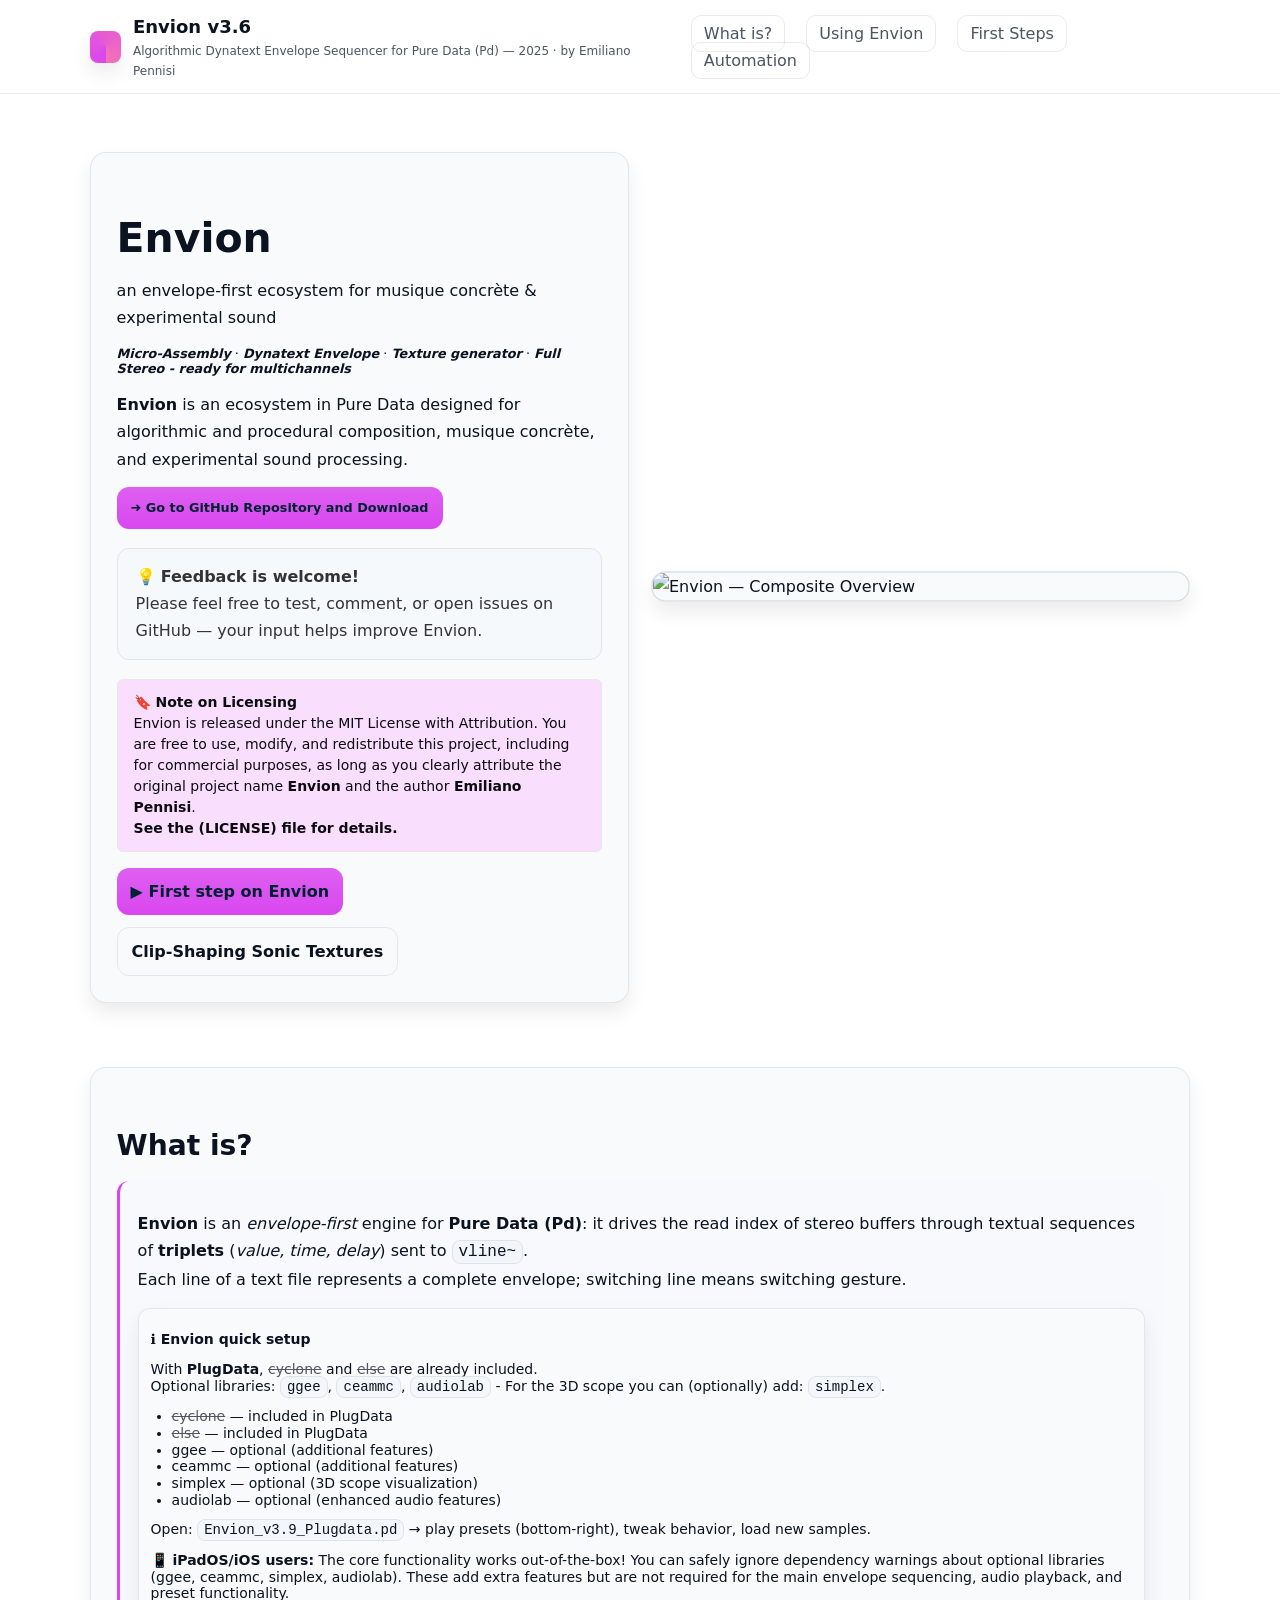
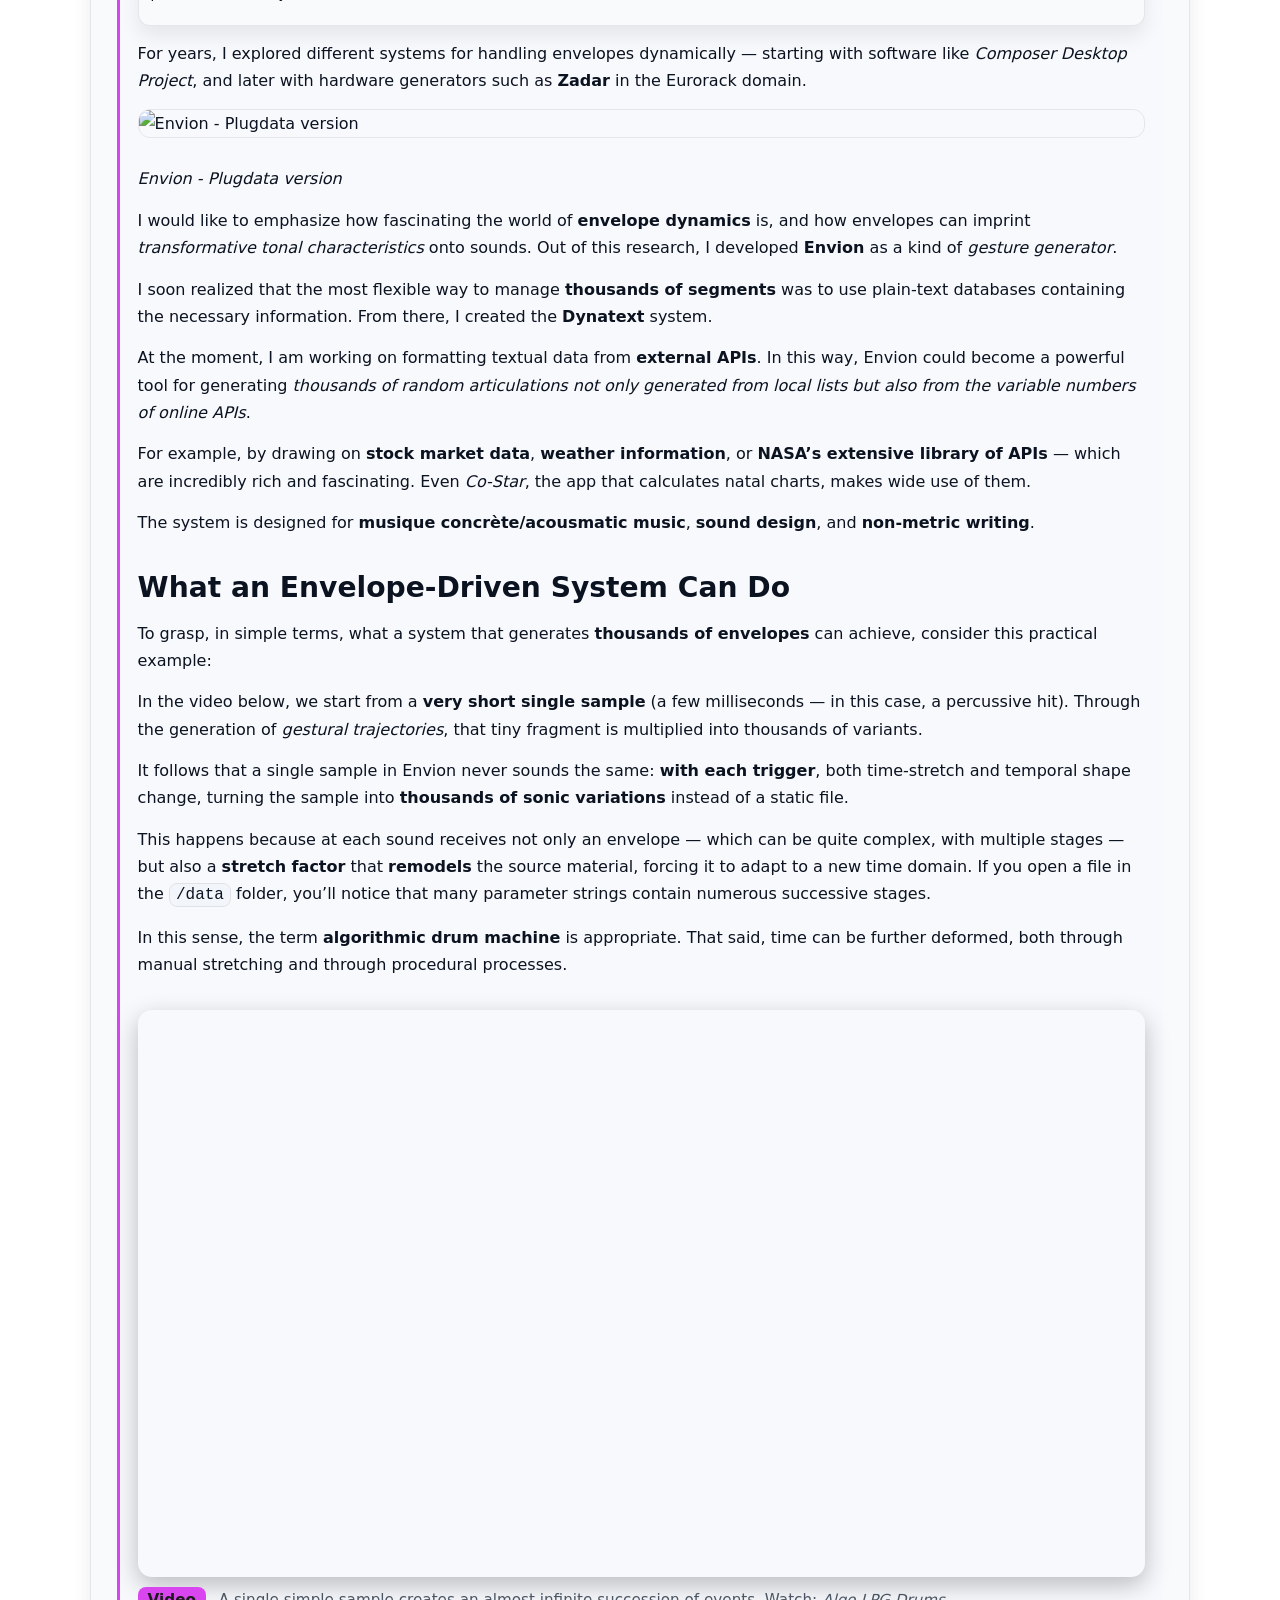
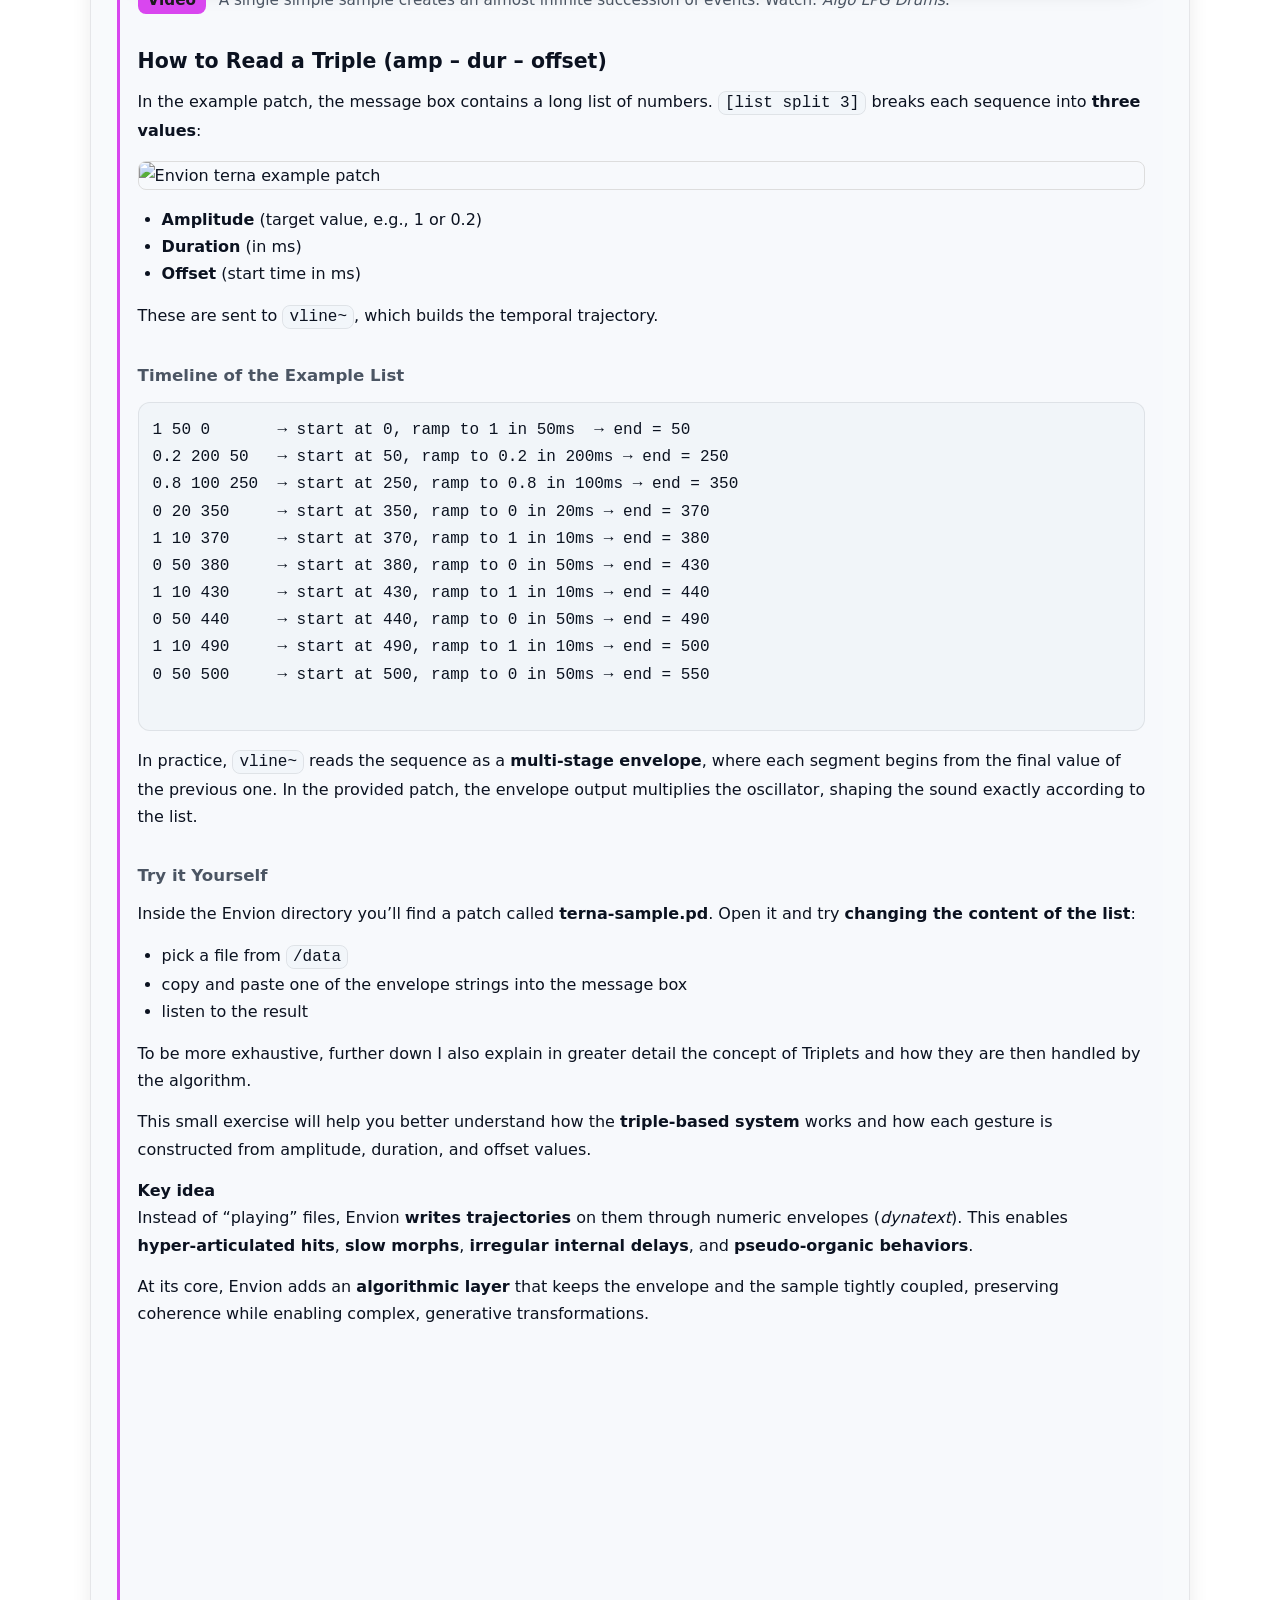
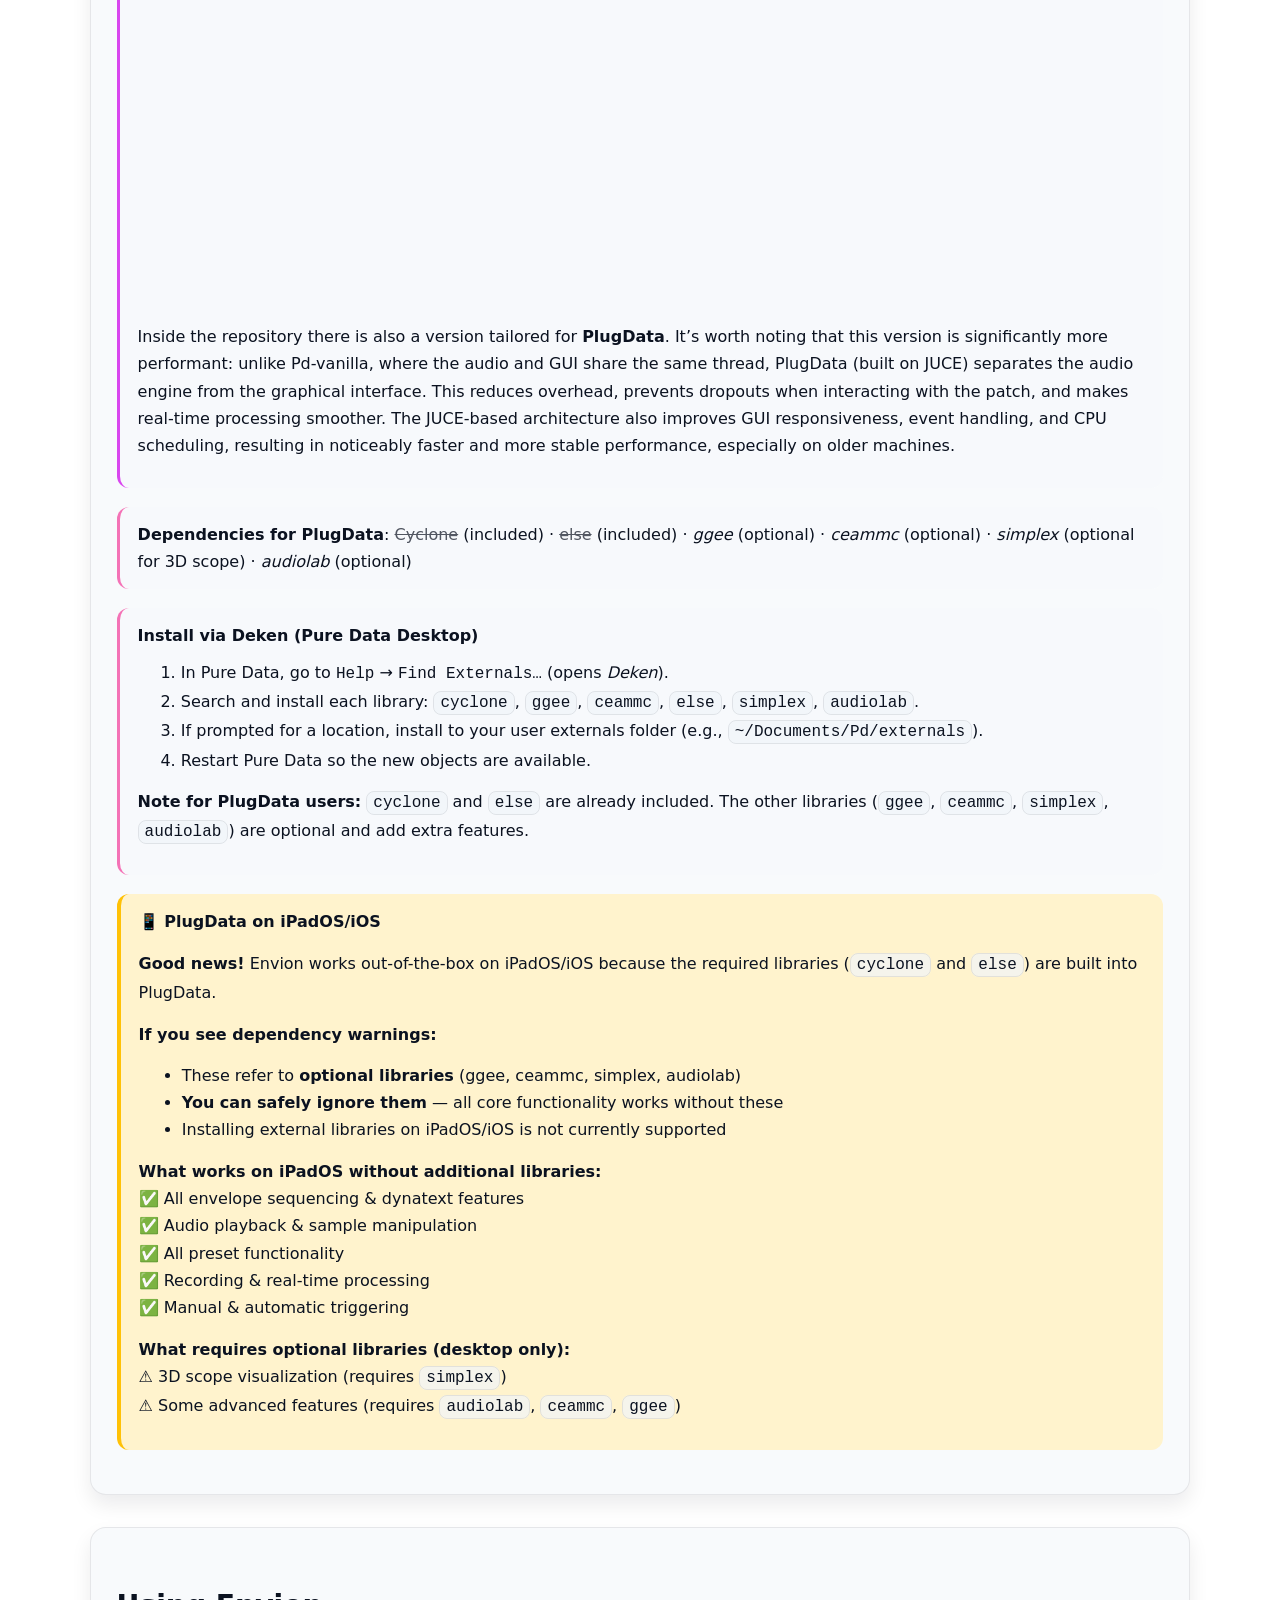
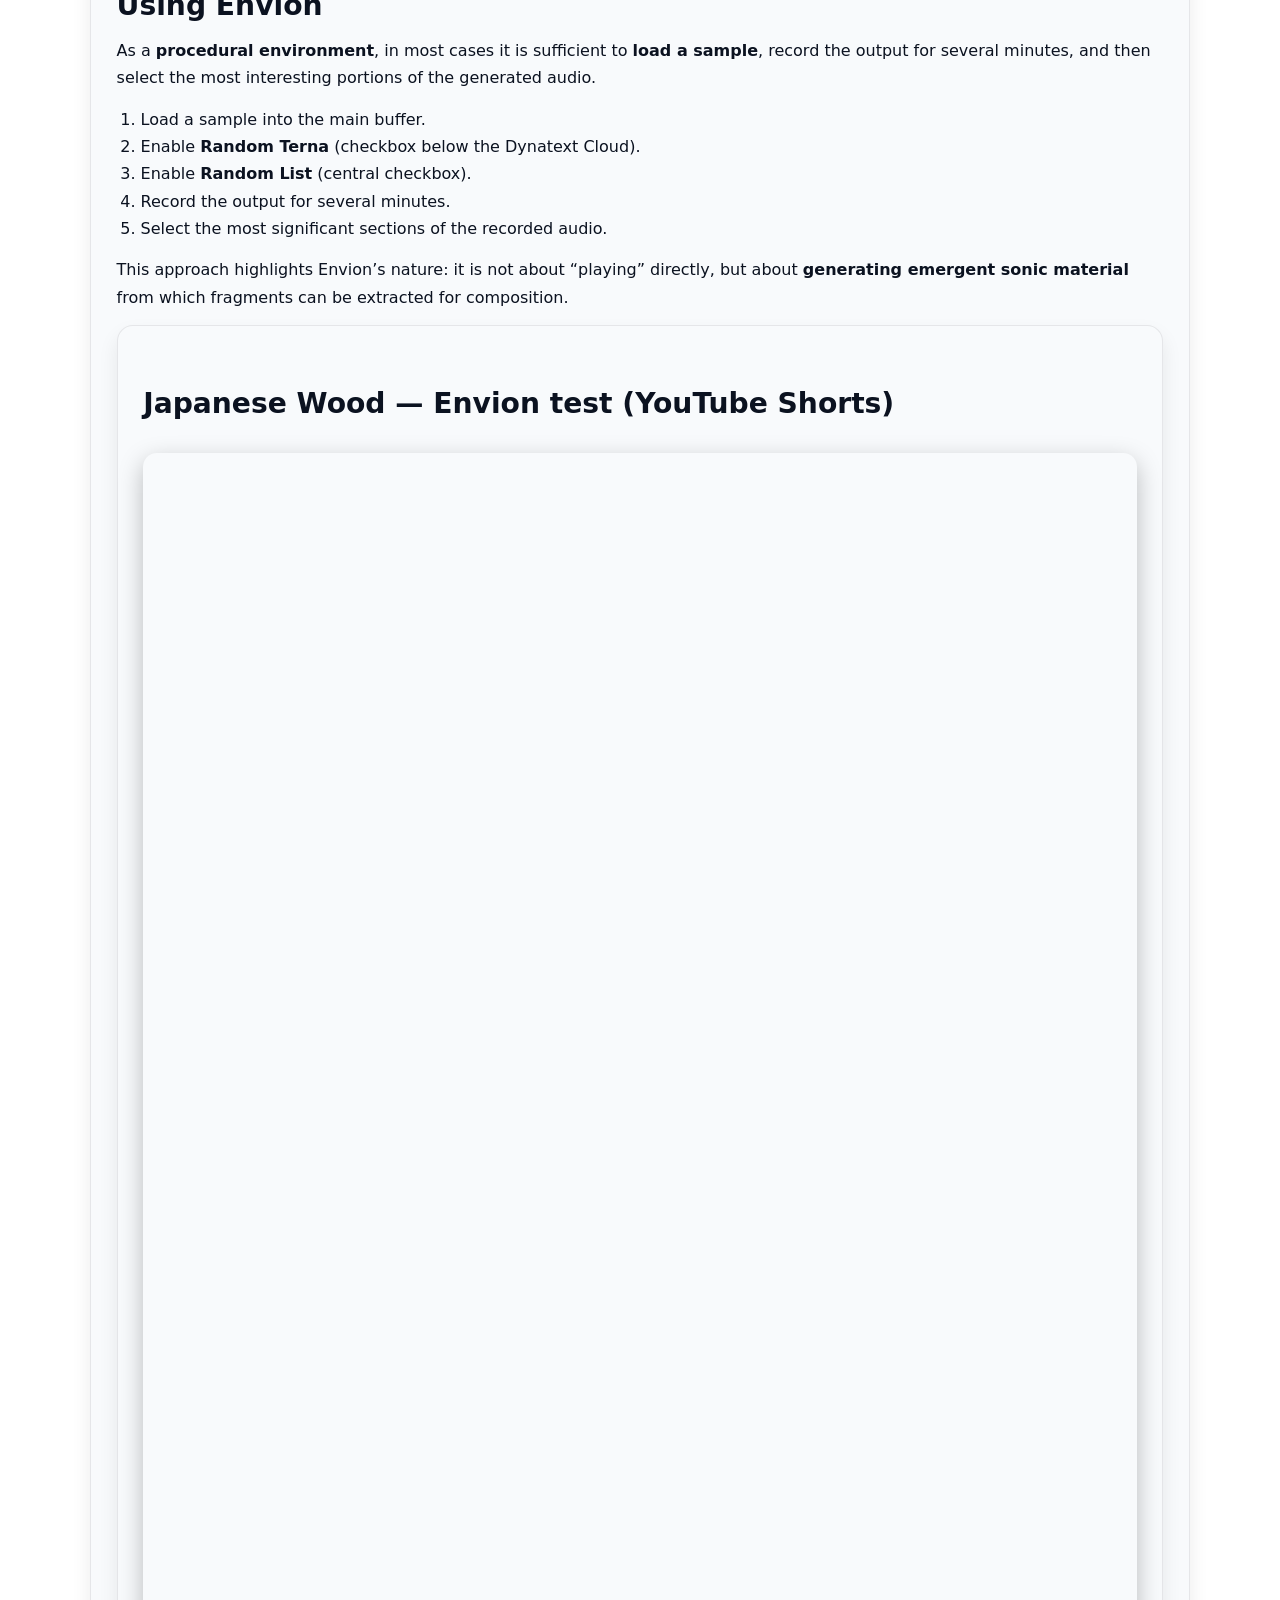
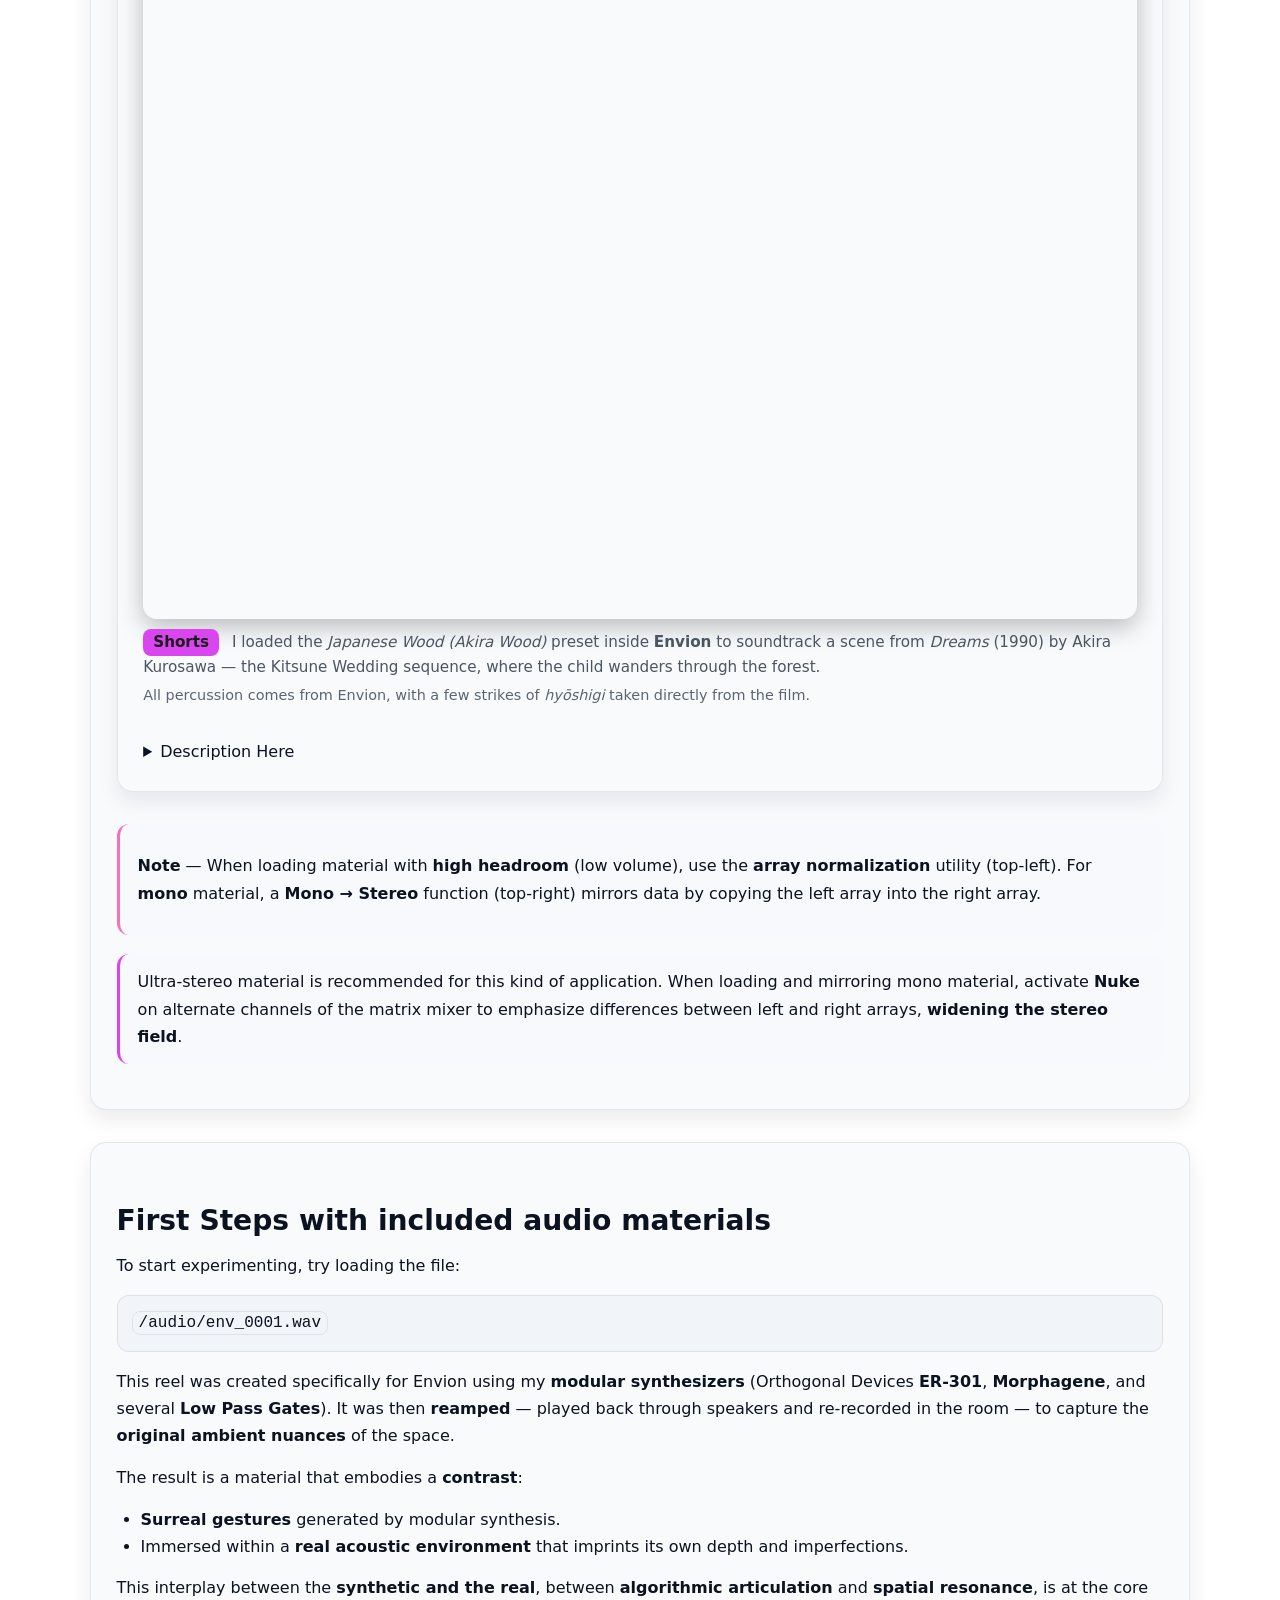
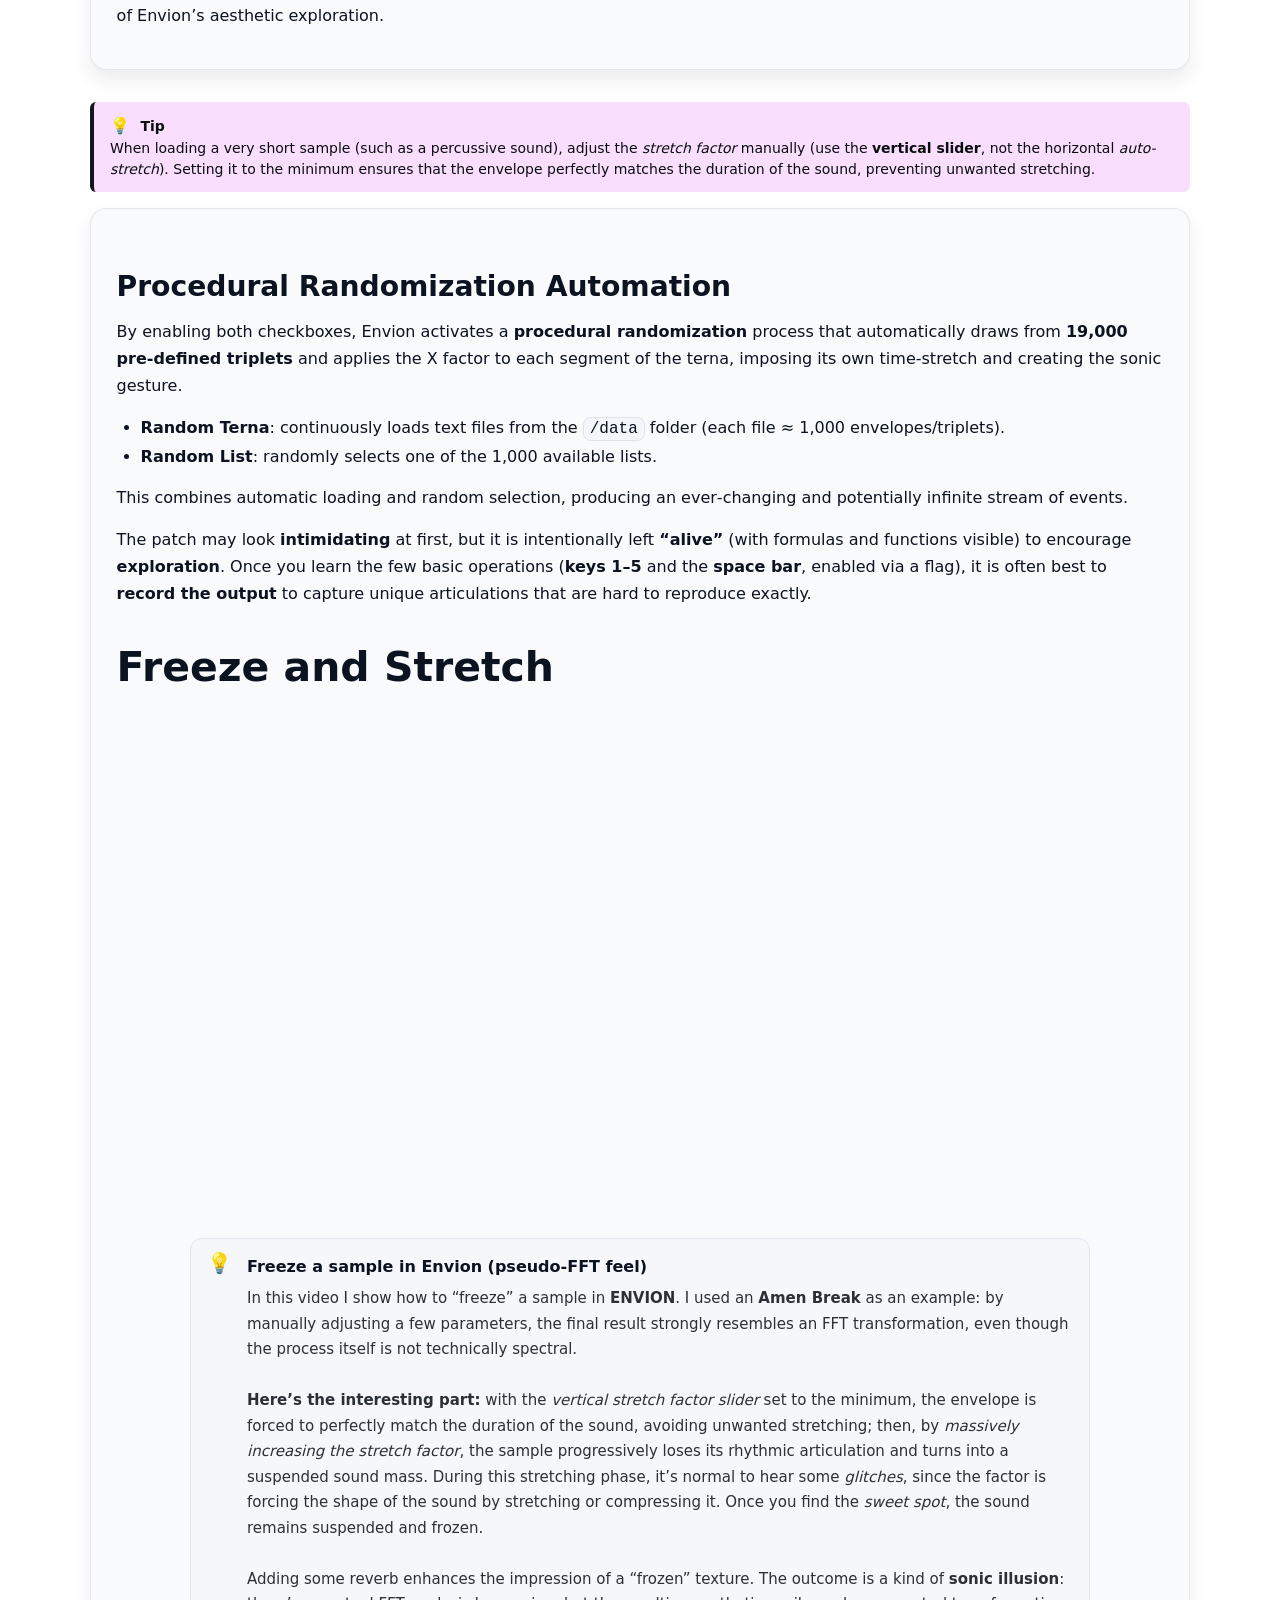
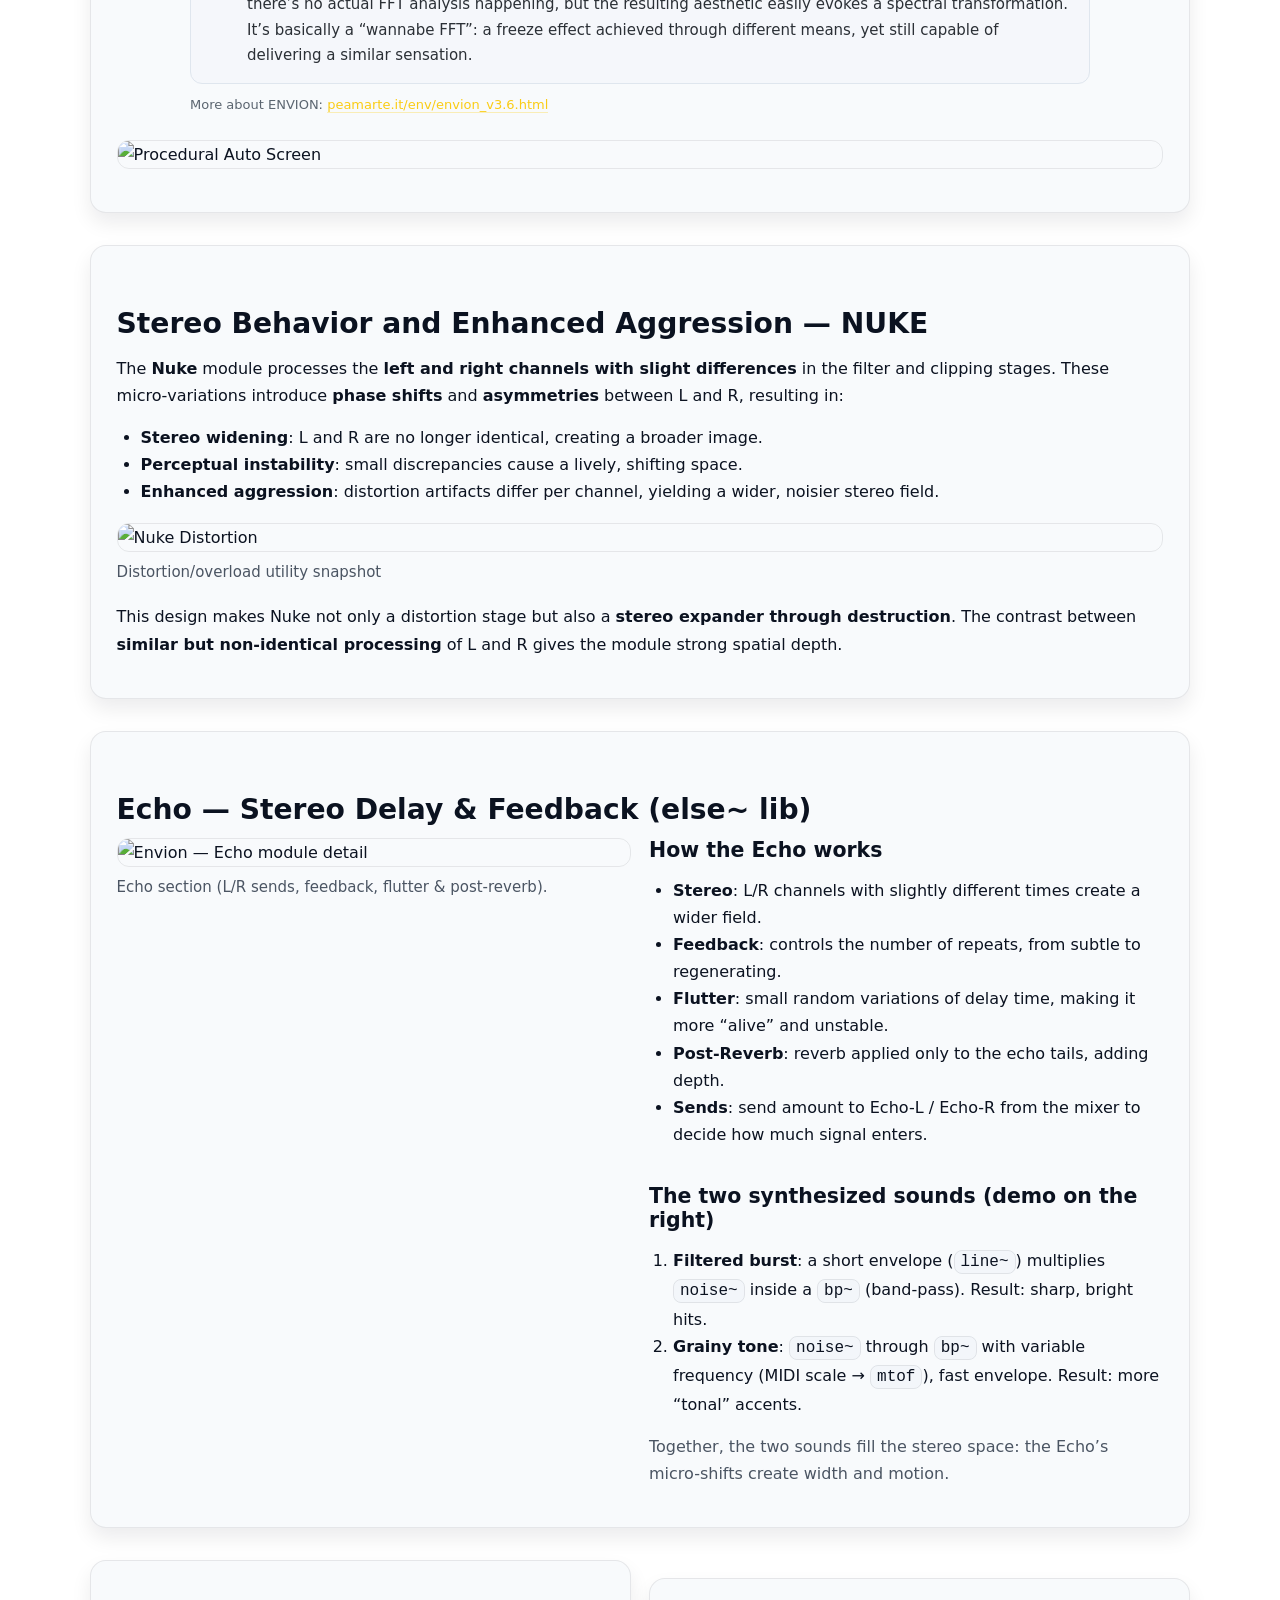
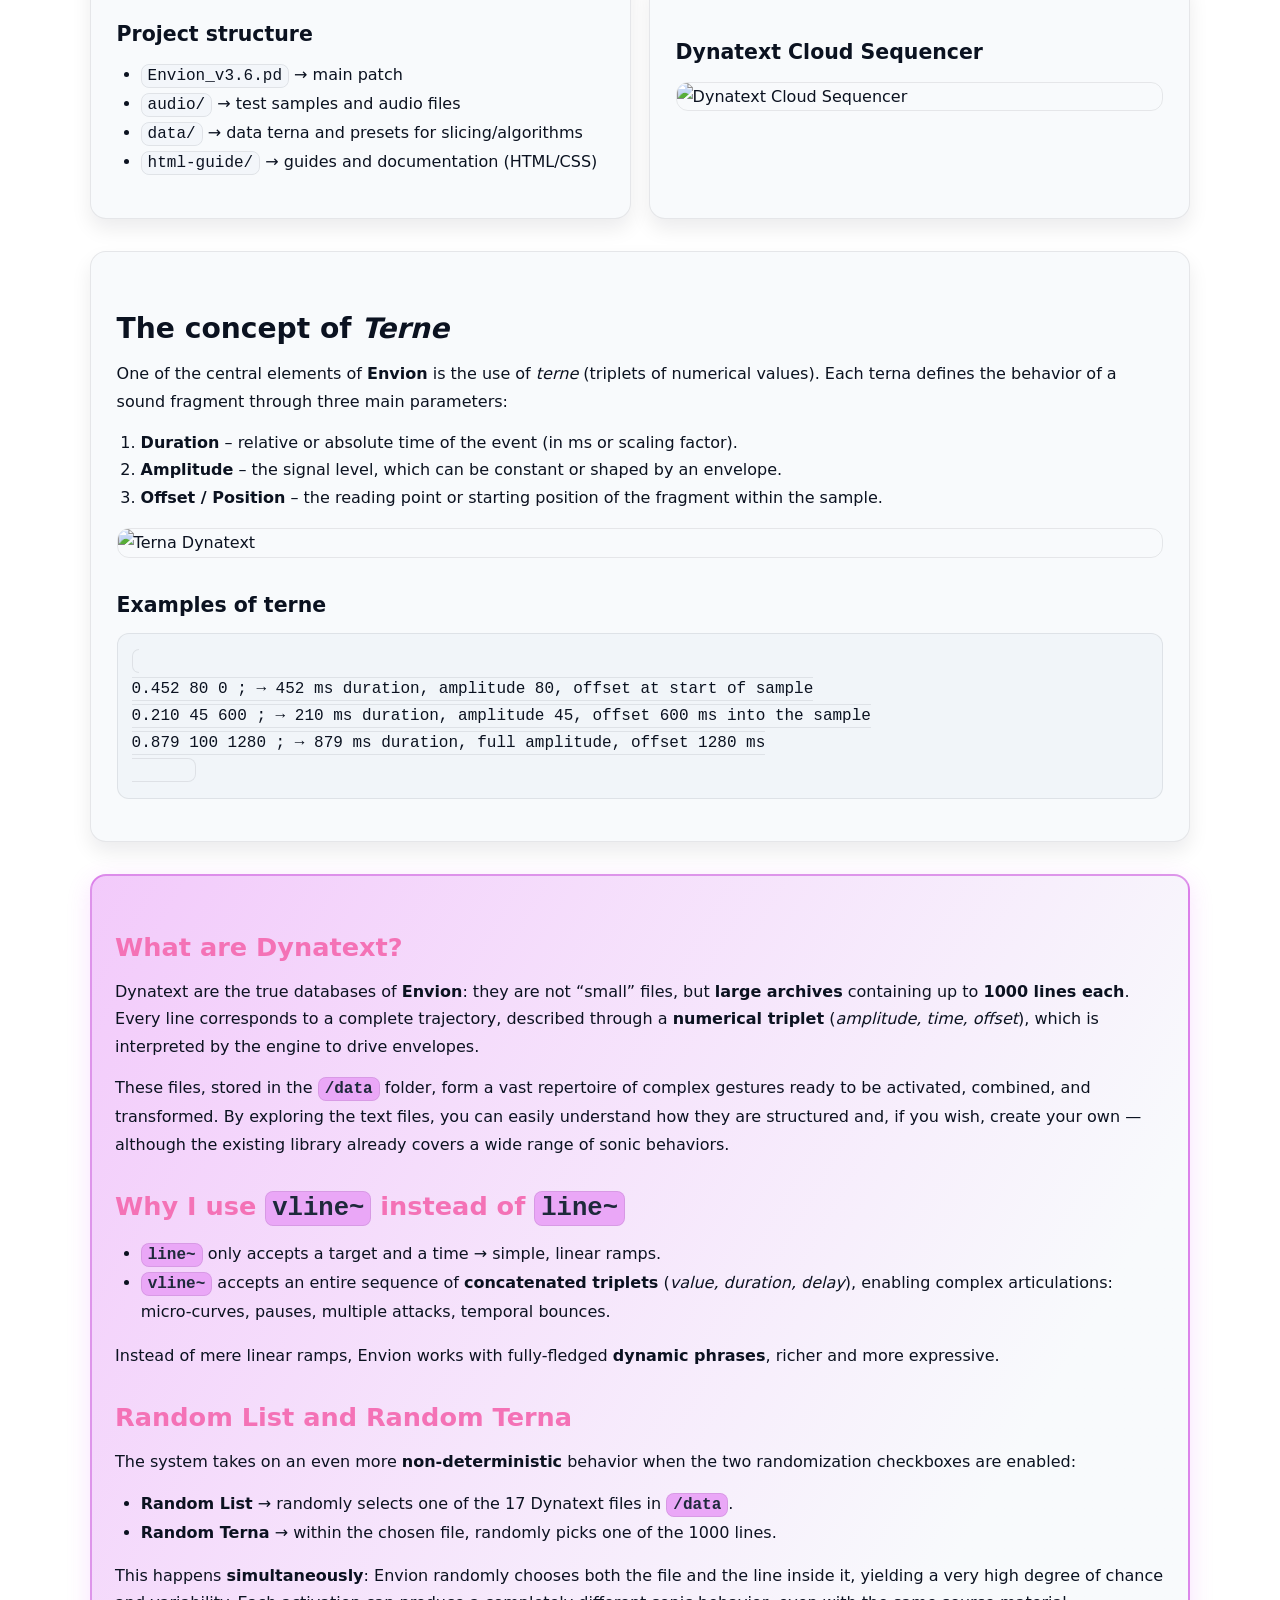
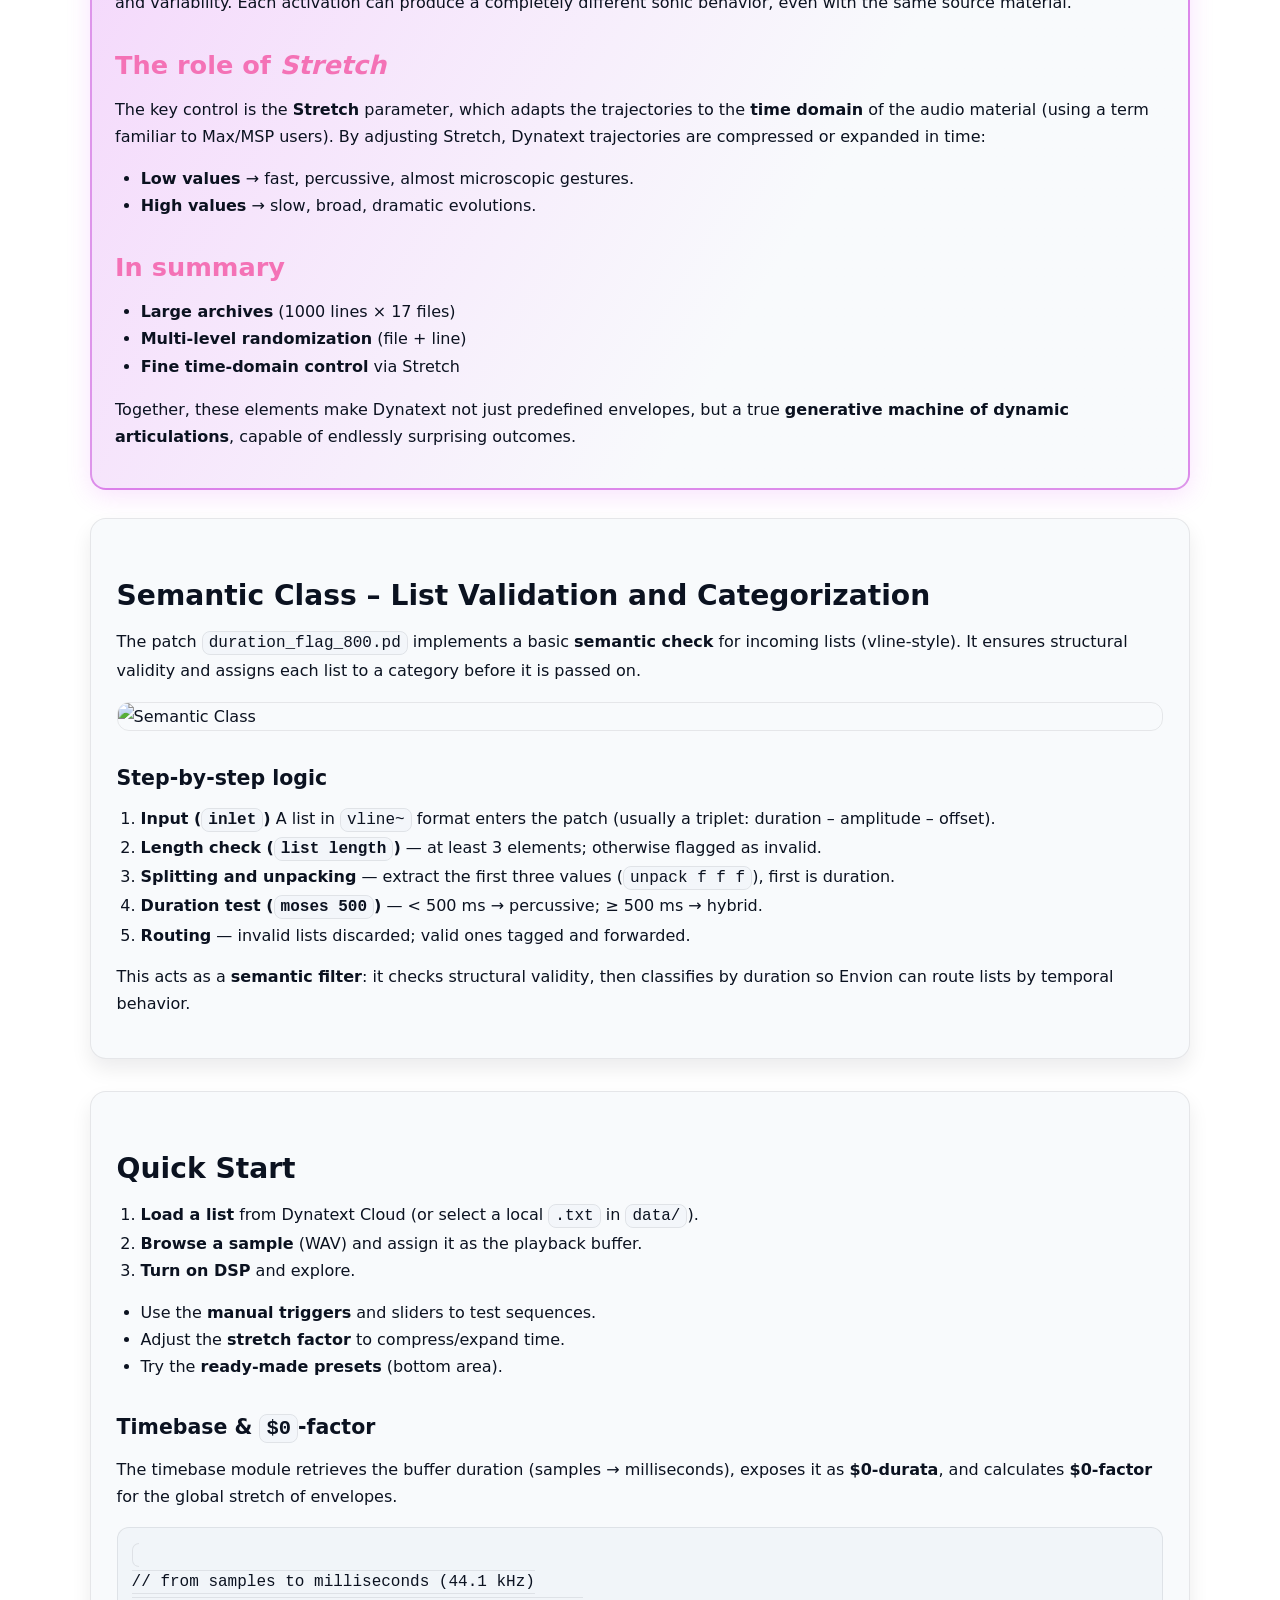
==== commit 309ce4a8: "Add comprehensive iPadOS documentation and clarify optional dependencies Co-authored-by: aveniridm <" ====
--- a/html-guide/envion_v3.6.html
+++ b/html-guide/envion_v3.6.html
@@ -366,18 +366,20 @@
   <aside class="tip-bubble" role="tooltip">
     <p><strong>  <span aria-hidden="true">ℹ️</span> Envion quick setup</strong></p>
     <p>With <strong>PlugData</strong>, <span class="strike">cyclone</span> and <span class="strike">else</span> are already included.<br>
-    Mandatory library: <code>ggee</code>, <code>audiolab</code> - For the 3D scope you can (optionally) add: <code>simplex</code>.</p>
+    Optional libraries: <code>ggee</code>, <code>ceammc</code>, <code>audiolab</code> - For the 3D scope you can (optionally) add: <code>simplex</code>.</p>
 
     <ul>
       <li><span class="strike">cyclone</span> — included in PlugData</li>
       <li><span class="strike">else</span> — included in PlugData</li>
-      <li>ggee</li>
-      <li>ceammc</li>
-      <li>simplex</li>
-      <li>audiolab</li>
+      <li>ggee — optional (additional features)</li>
+      <li>ceammc — optional (additional features)</li>
+      <li>simplex — optional (3D scope visualization)</li>
+      <li>audiolab — optional (enhanced audio features)</li>
     </ul>
 
     <p>Open: <code>Envion_v3.9_Plugdata.pd</code> → play presets (bottom-right), tweak behavior, load new samples.</p>
+    
+    <p><strong>📱 iPadOS/iOS users:</strong> The core functionality works out-of-the-box! You can safely ignore dependency warnings about optional libraries (ggee, ceammc, simplex, audiolab). These add extra features but are not required for the main envelope sequencing, audio playback, and preset functionality.</p>
   </aside>
 </span>
 
@@ -504,9 +506,9 @@
 <p>Inside the repository there is also a version tailored for <strong>PlugData</strong>. It&rsquo;s worth noting that this version is significantly more performant: unlike Pd-vanilla, where the audio and GUI share the same thread, PlugData (built on JUCE) separates the audio engine from the graphical interface. This reduces overhead, prevents dropouts when interacting with the patch, and makes real-time processing smoother. The JUCE-based architecture also improves GUI responsiveness, event handling, and CPU scheduling, resulting in noticeably faster and more stable performance, especially on older machines.</p>
 </blockquote>
 
-<p class="note callout"><strong>Dependencies</strong>: Cyclone &middot; ggee &middot; ceammc &middot; else &middot; simplex (for 3D scope) | audiolab</p>
-
-<div class="callout note"><strong>Install via Deken (Pure Data)</strong>
+<p class="note callout"><strong>Dependencies for PlugData</strong>: <span class="strike">Cyclone</span> (included) &middot; <span class="strike">else</span> (included) &middot; <em>ggee</em> (optional) &middot; <em>ceammc</em> (optional) &middot; <em>simplex</em> (optional for 3D scope) &middot; <em>audiolab</em> (optional)</p>
+
+<div class="callout note"><strong>Install via Deken (Pure Data Desktop)</strong>
 
 <ol style="margin:0.6em 0 0.2em 1.2em;">
   <li>In Pure Data, go to <kbd>Help</kbd> &rarr; <kbd>Find Externals&hellip;</kbd> (opens <em>Deken</em>).</li>
@@ -514,6 +516,31 @@
   <li>If prompted for a location, install to your user externals folder (e.g., <code>~/Documents/Pd/externals</code>).</li>
   <li>Restart Pure Data so the new objects are available.</li>
 </ol>
+
+<p><strong>Note for PlugData users:</strong> <code>cyclone</code> and <code>else</code> are already included. The other libraries (<code>ggee</code>, <code>ceammc</code>, <code>simplex</code>, <code>audiolab</code>) are optional and add extra features.</p>
+</div>
+
+<div class="callout note" style="background: #fff3cd; border-left: 4px solid #ffc107;"><strong>📱 PlugData on iPadOS/iOS</strong>
+
+<p><strong>Good news!</strong> Envion works out-of-the-box on iPadOS/iOS because the required libraries (<code>cyclone</code> and <code>else</code>) are built into PlugData.</p>
+
+<p><strong>If you see dependency warnings:</strong></p>
+<ul style="margin:0.6em 0 0.2em 1.2em;">
+  <li>These refer to <strong>optional libraries</strong> (ggee, ceammc, simplex, audiolab)</li>
+  <li><strong>You can safely ignore them</strong> — all core functionality works without these</li>
+  <li>Installing external libraries on iPadOS/iOS is not currently supported</li>
+</ul>
+
+<p><strong>What works on iPadOS without additional libraries:</strong><br>
+✅ All envelope sequencing &amp; dynatext features<br>
+✅ Audio playback &amp; sample manipulation<br>
+✅ All preset functionality<br>
+✅ Recording &amp; real-time processing<br>
+✅ Manual &amp; automatic triggering</p>
+
+<p><strong>What requires optional libraries (desktop only):</strong><br>
+⚠️ 3D scope visualization (requires <code>simplex</code>)<br>
+⚠️ Some advanced features (requires <code>audiolab</code>, <code>ceammc</code>, <code>ggee</code>)</p>
 </div>
 </section>
 <!-- USING ENVION SECTION -->
